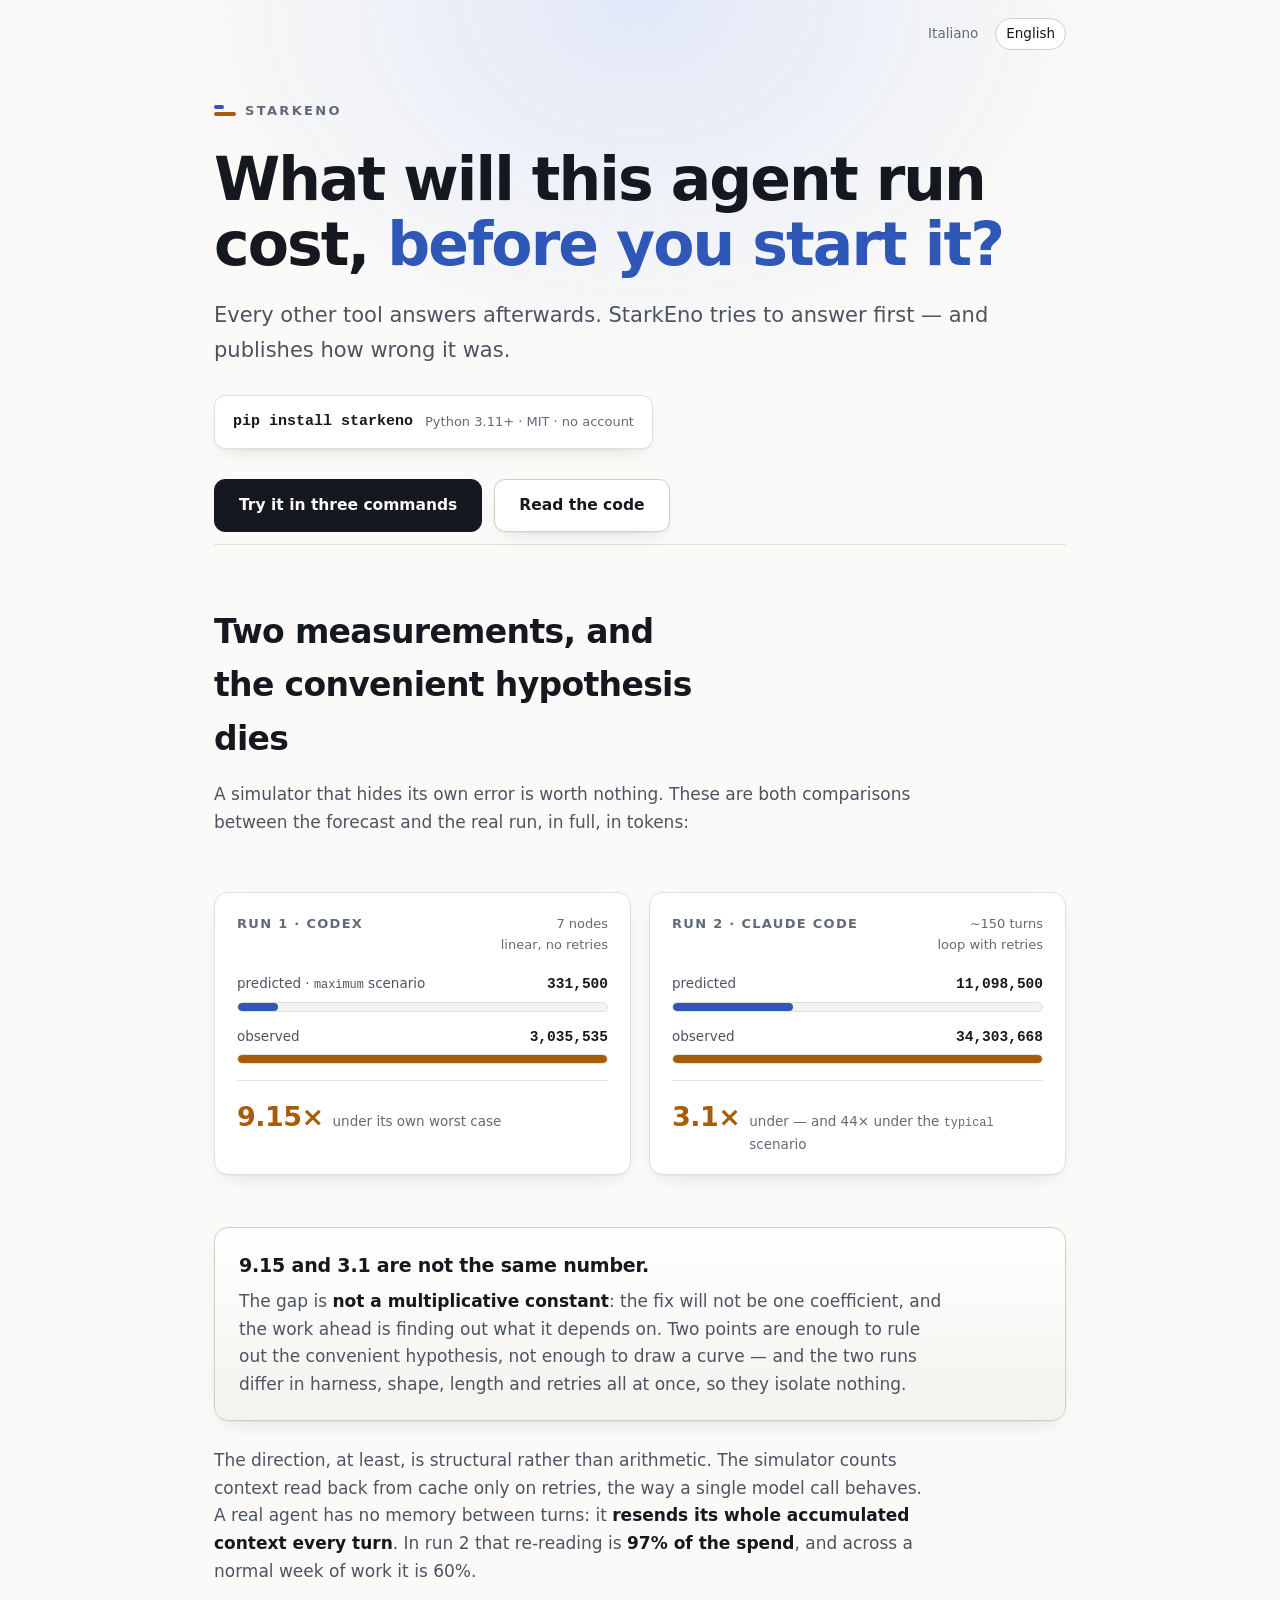
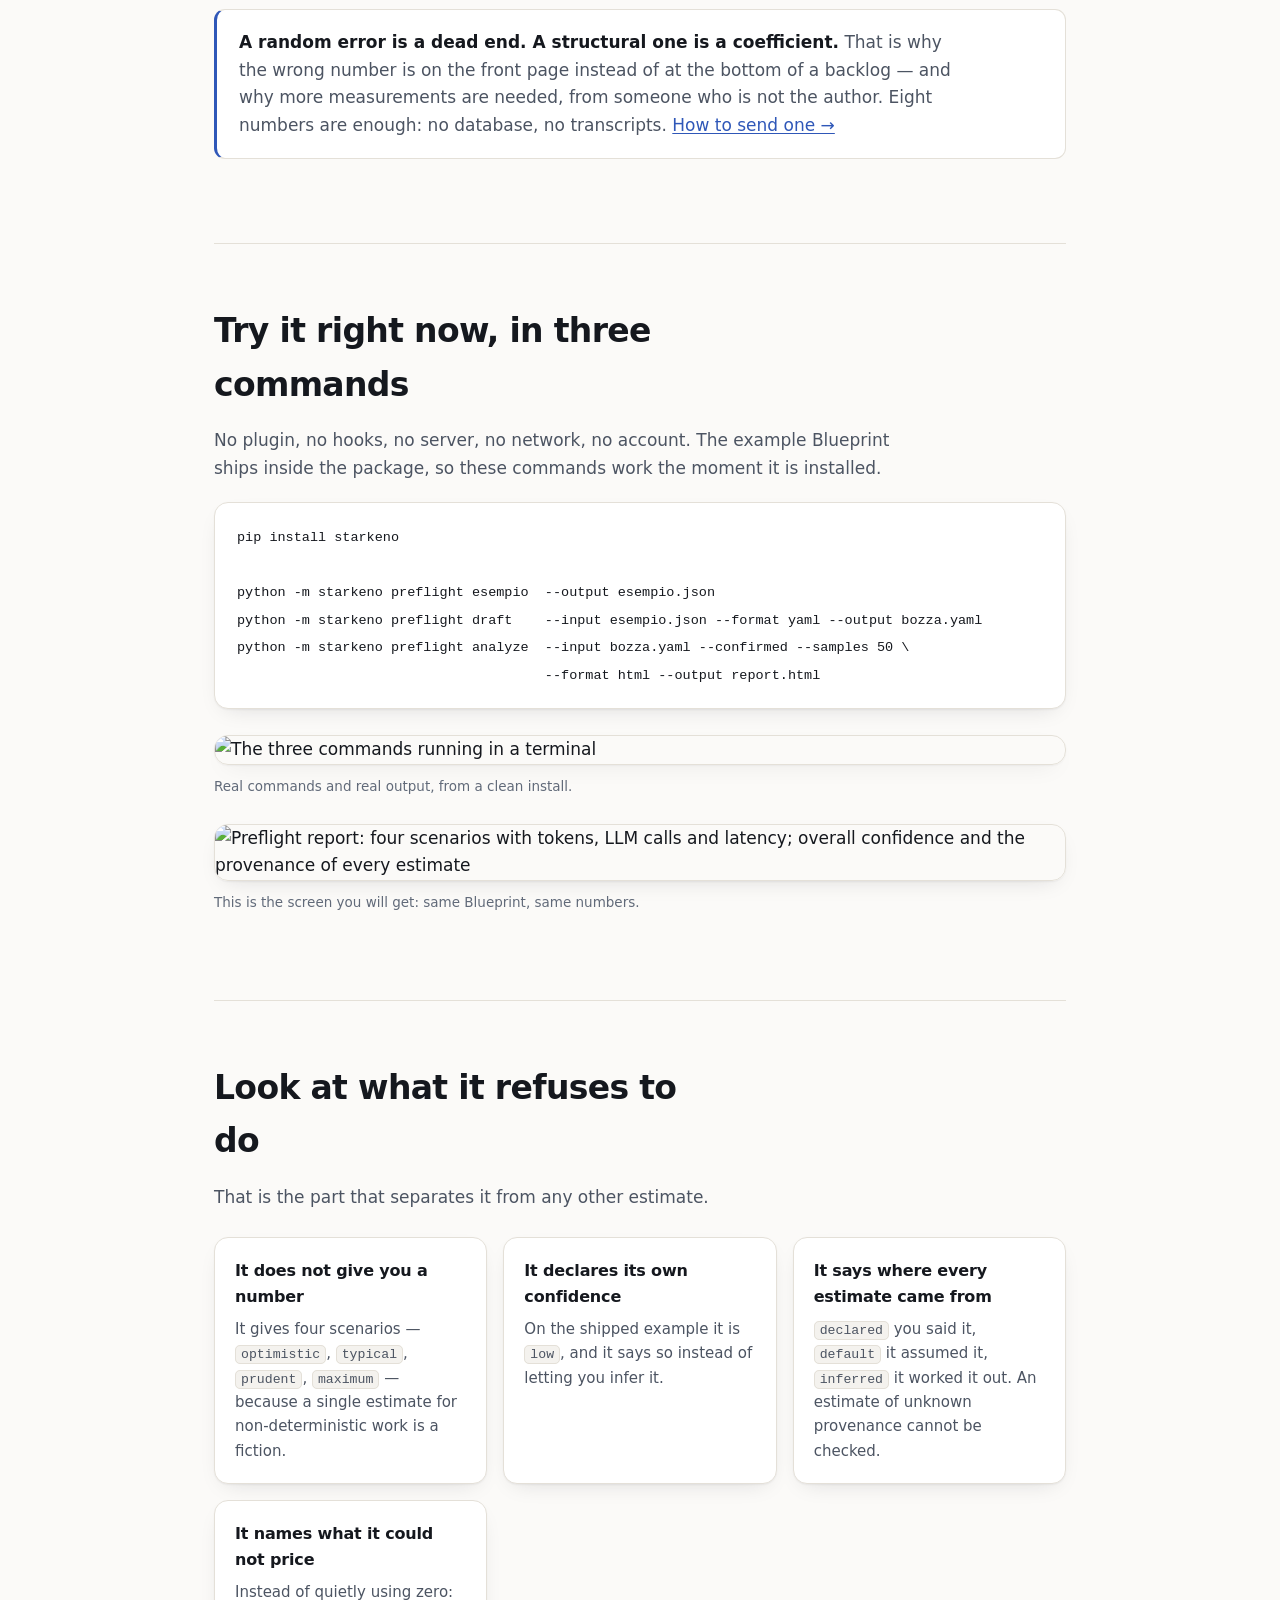
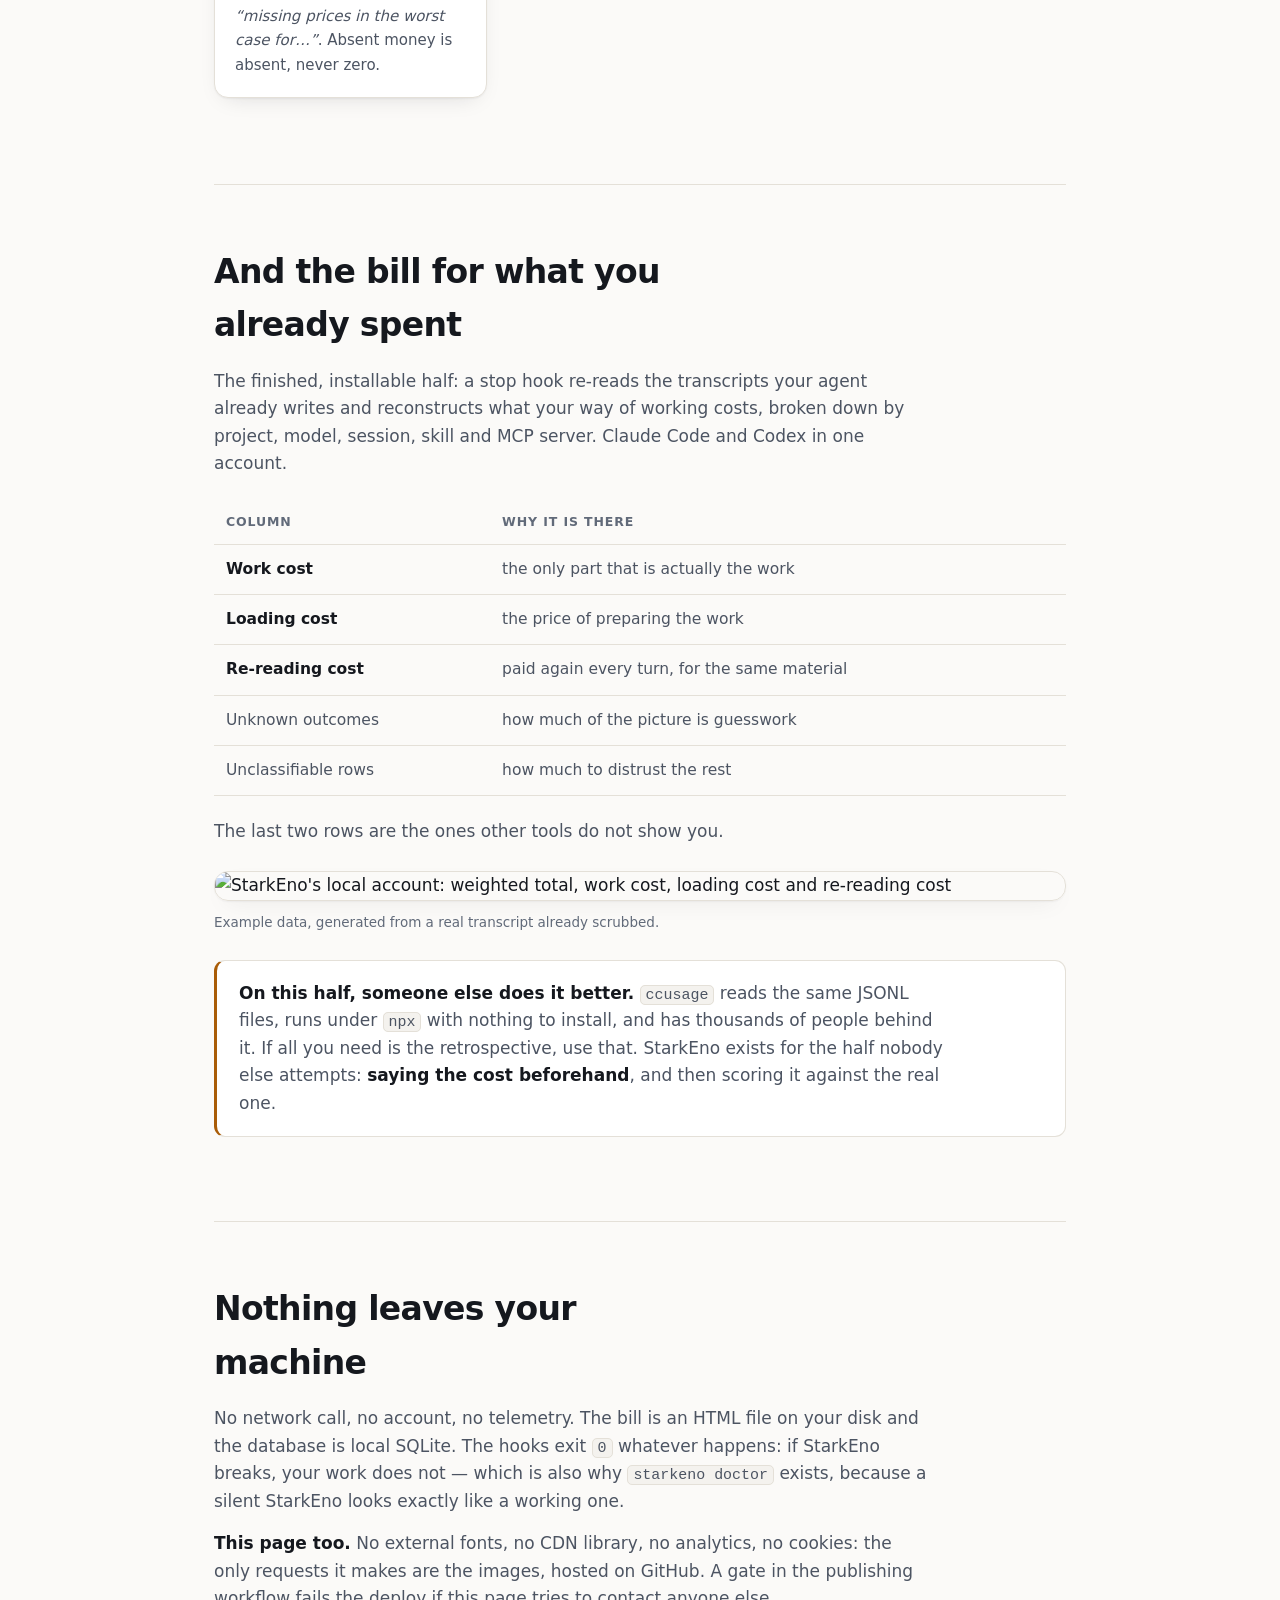
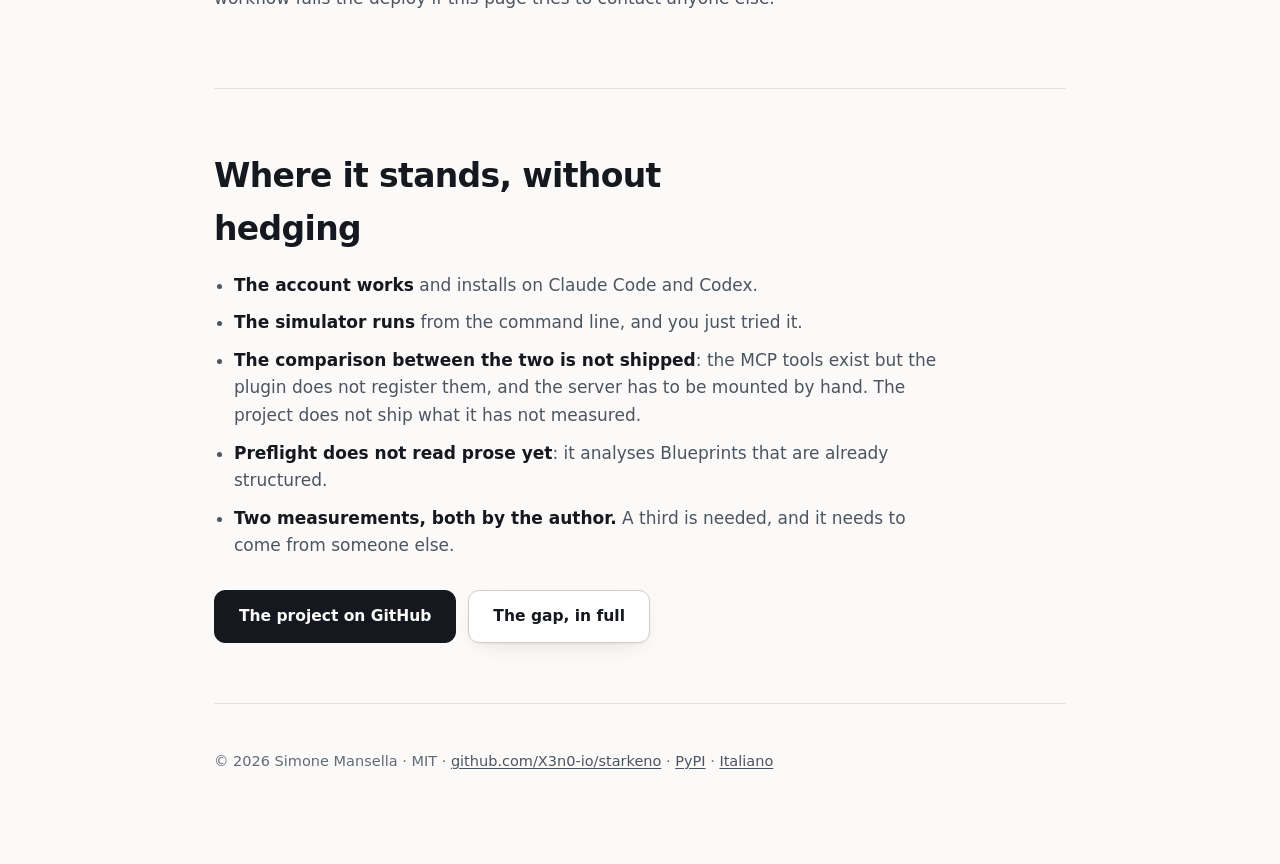
==== sito/en/index.html @ 1dd54142 "feat: il sito in due lingue, e il confronto disegnato invece che raccontato Chi apre un link da Hack" ====
<!doctype html>
<html lang="en">
<head>
<meta charset="utf-8">
<meta name="viewport" content="width=device-width, initial-scale=1">
<title>StarkEno — what will it cost, before you run it</title>
<meta name="description" content="Simulate what a Claude Code or Codex workflow will cost before you launch it, and keep a local account of what it actually cost. Two measurements, 9.15x and 3.1x off, published. Everything stays on your machine.">
<link rel="canonical" href="https://x3n0-io.github.io/starkeno/en/">
<link rel="alternate" hreflang="it" href="https://x3n0-io.github.io/starkeno/">
<link rel="alternate" hreflang="en" href="https://x3n0-io.github.io/starkeno/en/">
<link rel="icon" href="../favicon.svg" type="image/svg+xml">
<link rel="stylesheet" href="../stile.css">
<meta name="theme-color" content="#0d0f13" media="(prefers-color-scheme: dark)">
<meta name="theme-color" content="#fbfaf8" media="(prefers-color-scheme: light)">

<!-- Preview card for when the link is pasted into a community. The image lives on
     GitHub: no new host, and a visitor asks nothing of anyone else. -->
<meta property="og:type" content="website">
<meta property="og:locale" content="en_US">
<meta property="og:locale:alternate" content="it_IT">
<meta property="og:url" content="https://x3n0-io.github.io/starkeno/en/">
<meta property="og:site_name" content="StarkEno">
<meta property="og:title" content="StarkEno — what will it cost, before you run it">
<meta property="og:description" content="A cost simulator for coding agents that publishes how wrong it was: 9.15x under on the first measurement, 3.1x on the second. Fully local.">
<meta property="og:image" content="https://raw.githubusercontent.com/X3n0-io/starkeno/main/docs/immagini/anteprima-social.png">
<meta name="twitter:card" content="summary_large_image">
<meta name="twitter:title" content="StarkEno — what will it cost, before you run it">
<meta name="twitter:description" content="A cost simulator for coding agents that publishes how wrong it was: 9.15x under on the first measurement, 3.1x on the second. Fully local.">
<meta name="twitter:image" content="https://raw.githubusercontent.com/X3n0-io/starkeno/main/docs/immagini/anteprima-social.png">
</head>
<body>
<div class="guscio">

<nav class="lingua" aria-label="Language">
  <a href="../" hreflang="it">Italiano</a>
  <span class="attiva">English</span>
</nav>

<header>
  <div class="marchio">
    <span class="segno" aria-hidden="true"><i></i><i></i></span>
    StarkEno
  </div>
  <h1>What will this agent run cost, <em>before you start it?</em></h1>
  <p class="sottotitolo">
    Every other tool answers afterwards. StarkEno tries to answer first — and publishes
    how wrong it was.
  </p>
  <div class="installa">
    <code>pip install starkeno</code>
    <span class="fonte">Python 3.11+ · MIT · no account</span>
  </div>
  <div class="cta">
    <a class="bottone primario" href="#try">Try it in three commands</a>
    <a class="bottone secondario" href="https://github.com/X3n0-io/starkeno">Read the code</a>
  </div>
</header>

<section id="measurements">
  <h2>Two measurements, and the convenient hypothesis dies</h2>
  <p>
    A simulator that hides its own error is worth nothing. These are both comparisons
    between the forecast and the real run, in full, in tokens:
  </p>

  <div class="confronti">
    <figure class="confronto">
      <div class="capo">
        <span class="quale">Run 1 · Codex</span>
        <span class="forma">7 nodes<br>linear, no retries</span>
      </div>
      <div class="barra">
        <div class="riga"><span class="et">predicted · <code>maximum</code> scenario</span><span class="nu">331,500</span></div>
        <div class="traccia"><div class="riempi stima" style="width:10.9%"></div></div>
      </div>
      <div class="barra">
        <div class="riga"><span class="et">observed</span><span class="nu">3,035,535</span></div>
        <div class="traccia"><div class="riempi reale" style="width:100%"></div></div>
      </div>
      <figcaption class="esito"><b>9.15×</b> <span>under its own worst case</span></figcaption>
    </figure>

    <figure class="confronto">
      <div class="capo">
        <span class="quale">Run 2 · Claude Code</span>
        <span class="forma">~150 turns<br>loop with retries</span>
      </div>
      <div class="barra">
        <div class="riga"><span class="et">predicted</span><span class="nu">11,098,500</span></div>
        <div class="traccia"><div class="riempi stima" style="width:32.4%"></div></div>
      </div>
      <div class="barra">
        <div class="riga"><span class="et">observed</span><span class="nu">34,303,668</span></div>
        <div class="traccia"><div class="riempi reale" style="width:100%"></div></div>
      </div>
      <figcaption class="esito"><b>3.1×</b> <span>under — and 44× under the <code>typical</code> scenario</span></figcaption>
    </figure>
  </div>

  <div class="verdetto">
    <p class="titolo">9.15 and 3.1 are not the same number.</p>
    <p>
      The gap is <strong>not a multiplicative constant</strong>: the fix will not be one
      coefficient, and the work ahead is finding out what it depends on. Two points are
      enough to rule out the convenient hypothesis, not enough to draw a curve — and the
      two runs differ in harness, shape, length and retries all at once, so they isolate
      nothing.
    </p>
  </div>

  <p>
    The direction, at least, is structural rather than arithmetic. The simulator counts
    context read back from cache only on retries, the way a single model call behaves. A
    real agent has no memory between turns: it
    <strong>resends its whole accumulated context every turn</strong>. In run 2 that
    re-reading is <strong>97% of the spend</strong>, and across a normal week of work it
    is 60%.
  </p>

  <div class="nota">
    <p>
      <strong>A random error is a dead end. A structural one is a coefficient.</strong>
      That is why the wrong number is on the front page instead of at the bottom of a
      backlog — and why more measurements are needed, from someone who is not the author.
      Eight numbers are enough: no database, no transcripts.
      <a href="https://github.com/X3n0-io/starkeno/blob/main/docs/the-9x-gap.en.md">How to send one →</a>
    </p>
  </div>
</section>

<section id="try">
  <h2>Try it right now, in three commands</h2>
  <p>
    No plugin, no hooks, no server, no network, no account. The example Blueprint ships
    inside the package, so these commands work the moment it is installed.
  </p>
<pre><code>pip install starkeno

python -m starkeno preflight esempio  --output esempio.json
python -m starkeno preflight draft    --input esempio.json --format yaml --output bozza.yaml
python -m starkeno preflight analyze  --input bozza.yaml --confirmed --samples 50 \
                                      --format html --output report.html</code></pre>
  <figure>
    <img src="https://raw.githubusercontent.com/X3n0-io/starkeno/main/docs/immagini/simulatore.gif"
         alt="The three commands running in a terminal" loading="lazy" decoding="async">
    <figcaption>Real commands and real output, from a clean install.</figcaption>
  </figure>
  <figure>
    <img src="https://raw.githubusercontent.com/X3n0-io/starkeno/main/docs/immagini/simulazione.png"
         alt="Preflight report: four scenarios with tokens, LLM calls and latency; overall confidence and the provenance of every estimate"
         loading="lazy" decoding="async">
    <figcaption>This is the screen you will get: same Blueprint, same numbers.</figcaption>
  </figure>
</section>

<section id="refuses">
  <h2>Look at what it refuses to do</h2>
  <p>That is the part that separates it from any other estimate.</p>
  <div class="schede">
    <div class="scheda">
      <h3>It does not give you a number</h3>
      <p>It gives four scenarios — <code>optimistic</code>, <code>typical</code>,
         <code>prudent</code>, <code>maximum</code> — because a single estimate for
         non-deterministic work is a fiction.</p>
    </div>
    <div class="scheda">
      <h3>It declares its own confidence</h3>
      <p>On the shipped example it is <code>low</code>, and it says so instead of letting
         you infer it.</p>
    </div>
    <div class="scheda">
      <h3>It says where every estimate came from</h3>
      <p><code>declared</code> you said it, <code>default</code> it assumed it,
         <code>inferred</code> it worked it out. An estimate of unknown provenance cannot
         be checked.</p>
    </div>
    <div class="scheda">
      <h3>It names what it could not price</h3>
      <p>Instead of quietly using zero: <em>“missing prices in the worst case for…”</em>.
         Absent money is absent, never zero.</p>
    </div>
  </div>
</section>

<section id="account">
  <h2>And the bill for what you already spent</h2>
  <p>
    The finished, installable half: a stop hook re-reads the transcripts your agent
    already writes and reconstructs what your way of working costs, broken down by
    project, model, session, skill and MCP server. Claude Code and Codex in one account.
  </p>
  <table>
    <tr><th>Column</th><th>Why it is there</th></tr>
    <tr><td><strong>Work cost</strong></td><td>the only part that is actually the work</td></tr>
    <tr><td><strong>Loading cost</strong></td><td>the price of preparing the work</td></tr>
    <tr><td><strong>Re-reading cost</strong></td><td>paid again every turn, for the same material</td></tr>
    <tr><td>Unknown outcomes</td><td>how much of the picture is guesswork</td></tr>
    <tr><td>Unclassifiable rows</td><td>how much to distrust the rest</td></tr>
  </table>
  <p>The last two rows are the ones other tools do not show you.</p>
  <figure>
    <img src="https://raw.githubusercontent.com/X3n0-io/starkeno/main/docs/immagini/conto.png"
         alt="StarkEno's local account: weighted total, work cost, loading cost and re-reading cost"
         loading="lazy" decoding="async">
    <figcaption>Example data, generated from a real transcript already scrubbed.</figcaption>
  </figure>

  <div class="nota onesta">
    <p>
      <strong>On this half, someone else does it better.</strong> <code>ccusage</code>
      reads the same JSONL files, runs under <code>npx</code> with nothing to install, and
      has thousands of people behind it. If all you need is the retrospective, use that.
      StarkEno exists for the half nobody else attempts: <strong>saying the cost
      beforehand</strong>, and then scoring it against the real one.
    </p>
  </div>
</section>

<section id="local">
  <h2>Nothing leaves your machine</h2>
  <p>
    No network call, no account, no telemetry. The bill is an HTML file on your disk and
    the database is local SQLite. The hooks exit <code>0</code> whatever happens: if
    StarkEno breaks, your work does not — which is also why
    <code>starkeno doctor</code> exists, because a silent StarkEno looks exactly like a
    working one.
  </p>
  <p>
    <strong>This page too.</strong> No external fonts, no CDN library, no analytics, no
    cookies: the only requests it makes are the images, hosted on GitHub. A gate in the
    publishing workflow fails the deploy if this page tries to contact anyone else.
  </p>
</section>

<section id="status">
  <h2>Where it stands, without hedging</h2>
  <ul>
    <li><strong>The account works</strong> and installs on Claude Code and Codex.</li>
    <li><strong>The simulator runs</strong> from the command line, and you just tried it.</li>
    <li><strong>The comparison between the two is not shipped</strong>: the MCP tools
        exist but the plugin does not register them, and the server has to be mounted by
        hand. The project does not ship what it has not measured.</li>
    <li><strong>Preflight does not read prose yet</strong>: it analyses Blueprints that
        are already structured.</li>
    <li><strong>Two measurements, both by the author.</strong> A third is needed, and it
        needs to come from someone else.</li>
  </ul>
  <div class="cta">
    <a class="bottone primario" href="https://github.com/X3n0-io/starkeno">The project on GitHub</a>
    <a class="bottone secondario" href="https://github.com/X3n0-io/starkeno/blob/main/docs/the-9x-gap.en.md">The gap, in full</a>
  </div>
</section>

<footer>
  <p>
    © 2026 Simone Mansella · MIT ·
    <a href="https://github.com/X3n0-io/starkeno">github.com/X3n0-io/starkeno</a> ·
    <a href="https://pypi.org/project/starkeno/">PyPI</a> ·
    <a href="../" hreflang="it">Italiano</a>
  </p>
</footer>

</div>
</body>
</html>
---- sito/stile.css ----
/* StarkEno — foglio di stile unico per le due lingue.
 *
 * Nessuna richiesta a terzi: font di sistema, zero CDN, zero analytics, zero webfont.
 * Un sito che traccia chi lo legge smentirebbe la promessa che il progetto fa a chi lo
 * installa, e il cancello in `.github/workflows/pages.yml` fa fallire il deploy se
 * questa regola viene violata — anche da un `url()` dentro questo file.
 *
 * Due colori portano tutto il significato e non vanno usati per decorare:
 *   --stima  (freddo)  = quello che StarkEno aveva previsto
 *   --reale  (caldo)   = quello che è costato davvero
 */

:root {
  --fondo:      #fbfaf8;
  --fondo-alt:  #f4f2ee;
  --carta:      #ffffff;
  --bordo:      #e4e0d8;
  --bordo-net:  #d3cec3;
  --testo:      #15181e;
  --tenue:      #4c5462;
  --debole:     #616a79;   /* 5,3:1 sul fondo chiaro: sotto questo le didascalie non passano AA */
  --stima:      #2f57b8;
  --stima-tenue:#dbe3f7;
  --reale:      #a95c07;
  --reale-tenue:#f7e6cf;
  --accento:    #2f57b8;
  --ombra:      0 1px 2px rgba(20,24,32,.05), 0 8px 24px -12px rgba(20,24,32,.18);
  --raggio:     14px;
}

@media (prefers-color-scheme: dark) {
  :root {
    --fondo:      #0d0f13;
    --fondo-alt:  #12151b;
    --carta:      #14171d;
    --bordo:      #232833;
    --bordo-net:  #333a48;
    --testo:      #f2f4f8;
    --tenue:      #b3bccb;
    --debole:     #838e9f;
    --stima:      #86a9f9;
    --stima-tenue:#1b2436;
    --reale:      #f0a95f;
    --reale-tenue:#2a2115;
    --accento:    #9dbaff;
    --ombra:      0 1px 2px rgba(0,0,0,.3), 0 10px 30px -14px rgba(0,0,0,.7);
  }
}

*, *::before, *::after { margin: 0; padding: 0; box-sizing: border-box; }

html { scroll-behavior: smooth; -webkit-text-size-adjust: 100%; }

body {
  background: var(--fondo);
  color: var(--testo);
  line-height: 1.62;
  font-family: system-ui, -apple-system, BlinkMacSystemFont, "Segoe UI", Roboto,
               Helvetica, Arial, sans-serif;
  font-size: 17px;
  -webkit-font-smoothing: antialiased;
  text-rendering: optimizeLegibility;
}

.guscio { max-width: 900px; margin: 0 auto; padding: 0 24px; }

a { color: var(--accento); text-decoration-thickness: 1px; text-underline-offset: 2px; }
a:hover { text-decoration-thickness: 2px; }

/* ---------- barra di lingua ---------- */

.lingua {
  display: flex; justify-content: flex-end; gap: 6px;
  padding: 18px 0 0; font-size: 13.5px;
}
.lingua a, .lingua span {
  padding: 4px 10px; border-radius: 999px; text-decoration: none;
  color: var(--debole); border: 1px solid transparent;
}
.lingua .attiva { color: var(--testo); border-color: var(--bordo-net); background: var(--carta); }

/* ---------- testata ---------- */

header { padding: 40px 0 12px; position: relative; }

/* Il bagliore in cima. `fixed` invece di `absolute` di proposito: un elemento fisso non
   allarga il documento, quindi non puo' far comparire una barra di scorrimento
   orizzontale su schermi stretti — che e' esattamente quello che faceva prima. */
body::before {
  content: ""; position: fixed; top: 0; left: 0; right: 0; height: 520px;
  background: radial-gradient(52% 100% at 50% 0%, var(--stima-tenue) 0%, transparent 70%);
  opacity: .8; z-index: -1; pointer-events: none;
}

.marchio {
  display: inline-flex; align-items: center; gap: 9px;
  color: var(--debole); font-size: 13px; letter-spacing: .18em;
  text-transform: uppercase; font-weight: 600; margin-bottom: 26px;
}
.marchio .segno { display: inline-flex; flex-direction: column; gap: 3px; }
.marchio .segno i { display: block; height: 4px; border-radius: 2px; }
.marchio .segno i:first-child { width: 10px; background: var(--stima); }
.marchio .segno i:last-child  { width: 22px; background: var(--reale); }

h1 {
  font-size: clamp(34px, 6vw, 60px); line-height: 1.08;
  letter-spacing: -.032em; font-weight: 700; max-width: 19ch;
}
h1 em { font-style: normal; color: var(--stima); }

.sottotitolo {
  margin-top: 22px; font-size: clamp(18px, 2.3vw, 21px);
  color: var(--tenue); max-width: 58ch;
}

/* ---------- sezioni e testo ---------- */

h2 {
  font-size: clamp(24px, 3.4vw, 33px); letter-spacing: -.02em;
  margin-bottom: 16px; font-weight: 700; max-width: 22ch;
}

section { padding: 60px 0; border-top: 1px solid var(--bordo); }

p { color: var(--tenue); max-width: 66ch; margin-bottom: 15px; }
p strong { color: var(--testo); font-weight: 650; }

ul { color: var(--tenue); margin: 0 0 15px 20px; max-width: 66ch; }
li { margin-bottom: 10px; }
li strong { color: var(--testo); }

code {
  font-family: ui-monospace, SFMono-Regular, "SF Mono", Menlo, Consolas, monospace;
  font-size: .88em;
}
p code, li code, td code {
  background: var(--fondo-alt); border: 1px solid var(--bordo);
  border-radius: 5px; padding: 1px 5px;
}

pre {
  background: var(--carta); border: 1px solid var(--bordo);
  border-radius: var(--raggio); padding: 20px 22px; overflow-x: auto;
  margin: 20px 0; box-shadow: var(--ombra);
}
pre code { color: var(--testo); line-height: 1.8; font-size: 13.5px; }
pre .cm { color: var(--debole); }

/* ---------- richiami e bottoni ---------- */

.cta { display: flex; gap: 12px; flex-wrap: wrap; margin-top: 30px; }

.bottone {
  display: inline-block; padding: 13px 24px; border-radius: 11px;
  text-decoration: none; font-weight: 620; font-size: 15.5px;
  border: 1px solid var(--bordo-net); transition: transform .12s ease;
}
.bottone:hover { transform: translateY(-1px); text-decoration: none; }
.primario { background: var(--testo); color: var(--fondo); border-color: var(--testo); }
.secondario { background: var(--carta); color: var(--testo); box-shadow: var(--ombra); }

.installa {
  display: flex; align-items: center; gap: 12px; flex-wrap: wrap;
  margin-top: 28px; padding: 14px 18px; width: fit-content;
  background: var(--carta); border: 1px solid var(--bordo);
  border-radius: 11px; box-shadow: var(--ombra);
}
.installa code { font-size: 15px; color: var(--testo); font-weight: 600; }
.installa .fonte { color: var(--debole); font-size: 13px; }

/* ---------- il confronto: previsto contro osservato ---------- */

.confronti {
  display: grid; grid-template-columns: repeat(auto-fit, minmax(290px, 1fr));
  gap: 18px; margin: 30px 0 26px;
}

.confronto {
  background: var(--carta); border: 1px solid var(--bordo);
  border-radius: var(--raggio); padding: 20px 22px 18px; box-shadow: var(--ombra);
}
.confronto .capo {
  display: flex; justify-content: space-between; align-items: baseline;
  gap: 10px; margin-bottom: 18px;
}
.confronto .quale { font-size: 13px; letter-spacing: .1em; text-transform: uppercase;
                    color: var(--debole); font-weight: 650; }
.confronto .forma { font-size: 13px; color: var(--debole); text-align: right; }

.barra { display: grid; grid-template-columns: 1fr; gap: 5px; margin-bottom: 14px; }
.barra .riga { display: flex; justify-content: space-between; align-items: baseline; gap: 10px; }
.barra .et { font-size: 13.5px; color: var(--tenue); }
.barra .nu {
  font-family: ui-monospace, SFMono-Regular, Menlo, Consolas, monospace;
  font-size: 14.5px; font-weight: 650; font-variant-numeric: tabular-nums;
  color: var(--testo);
}
.traccia { height: 10px; border-radius: 6px; background: var(--fondo-alt);
           border: 1px solid var(--bordo); overflow: hidden; }
.riempi { height: 100%; border-radius: 5px; transform-origin: left center;
          animation: cresci .9s cubic-bezier(.2,.8,.3,1) both; }
.riempi.stima { background: var(--stima); }
.riempi.reale { background: var(--reale); animation-delay: .12s; }

@keyframes cresci { from { transform: scaleX(0); } to { transform: scaleX(1); } }
@media (prefers-reduced-motion: reduce) {
  .riempi { animation: none; }
  .bottone { transition: none; }
  html { scroll-behavior: auto; }
}

.confronto .esito {
  margin-top: 16px; padding-top: 14px; border-top: 1px solid var(--bordo);
  display: flex; align-items: baseline; gap: 9px;
}
.confronto .esito b {
  font-size: 27px; font-weight: 700; color: var(--reale);
  font-variant-numeric: tabular-nums; letter-spacing: -.02em;
}
.confronto .esito span { font-size: 13.5px; color: var(--debole); }

.verdetto {
  background: linear-gradient(180deg, var(--carta), var(--fondo-alt));
  border: 1px solid var(--bordo-net); border-radius: var(--raggio);
  padding: 22px 24px; margin: 26px 0; box-shadow: var(--ombra);
}
.verdetto p:last-child { margin-bottom: 0; }
.verdetto .titolo {
  font-size: 19px; font-weight: 700; color: var(--testo);
  margin-bottom: 8px; letter-spacing: -.01em;
}

/* ---------- schede, tabelle, immagini ---------- */

.schede { display: grid; grid-template-columns: repeat(auto-fit, minmax(240px, 1fr));
          gap: 16px; margin: 26px 0; }
.scheda { background: var(--carta); border: 1px solid var(--bordo);
          border-radius: var(--raggio); padding: 20px; box-shadow: var(--ombra); }
.scheda h3 { font-size: 16px; font-weight: 680; margin-bottom: 7px; letter-spacing: -.01em; }
.scheda p { font-size: 15px; margin-bottom: 0; }

table { width: 100%; border-collapse: collapse; margin: 22px 0; font-size: 15.5px; }
th, td { text-align: left; padding: 12px 12px; border-bottom: 1px solid var(--bordo); }
th { color: var(--debole); font-weight: 650; font-size: 12.5px;
     text-transform: uppercase; letter-spacing: .07em; }
td { color: var(--tenue); }
td strong { color: var(--testo); }

figure { margin: 26px 0; }
img { width: 100%; border-radius: var(--raggio); border: 1px solid var(--bordo);
      display: block; box-shadow: var(--ombra); }
figcaption { color: var(--debole); font-size: 13.5px; margin-top: 11px; }

.nota {
  background: var(--carta); border: 1px solid var(--bordo);
  border-left: 3px solid var(--stima); border-radius: 11px;
  padding: 19px 22px; margin: 24px 0;
}
.nota p:last-child { margin-bottom: 0; }

.onesta { border-left-color: var(--reale); }

footer {
  padding: 46px 0 76px; border-top: 1px solid var(--bordo);
  color: var(--debole); font-size: 14.5px;
}
footer a { color: var(--tenue); }
footer p { color: var(--debole); }

@media (max-width: 560px) {
  body { font-size: 16.5px; }
  header { padding-top: 26px; }
  section { padding: 46px 0; }
  .installa { width: 100%; }
}
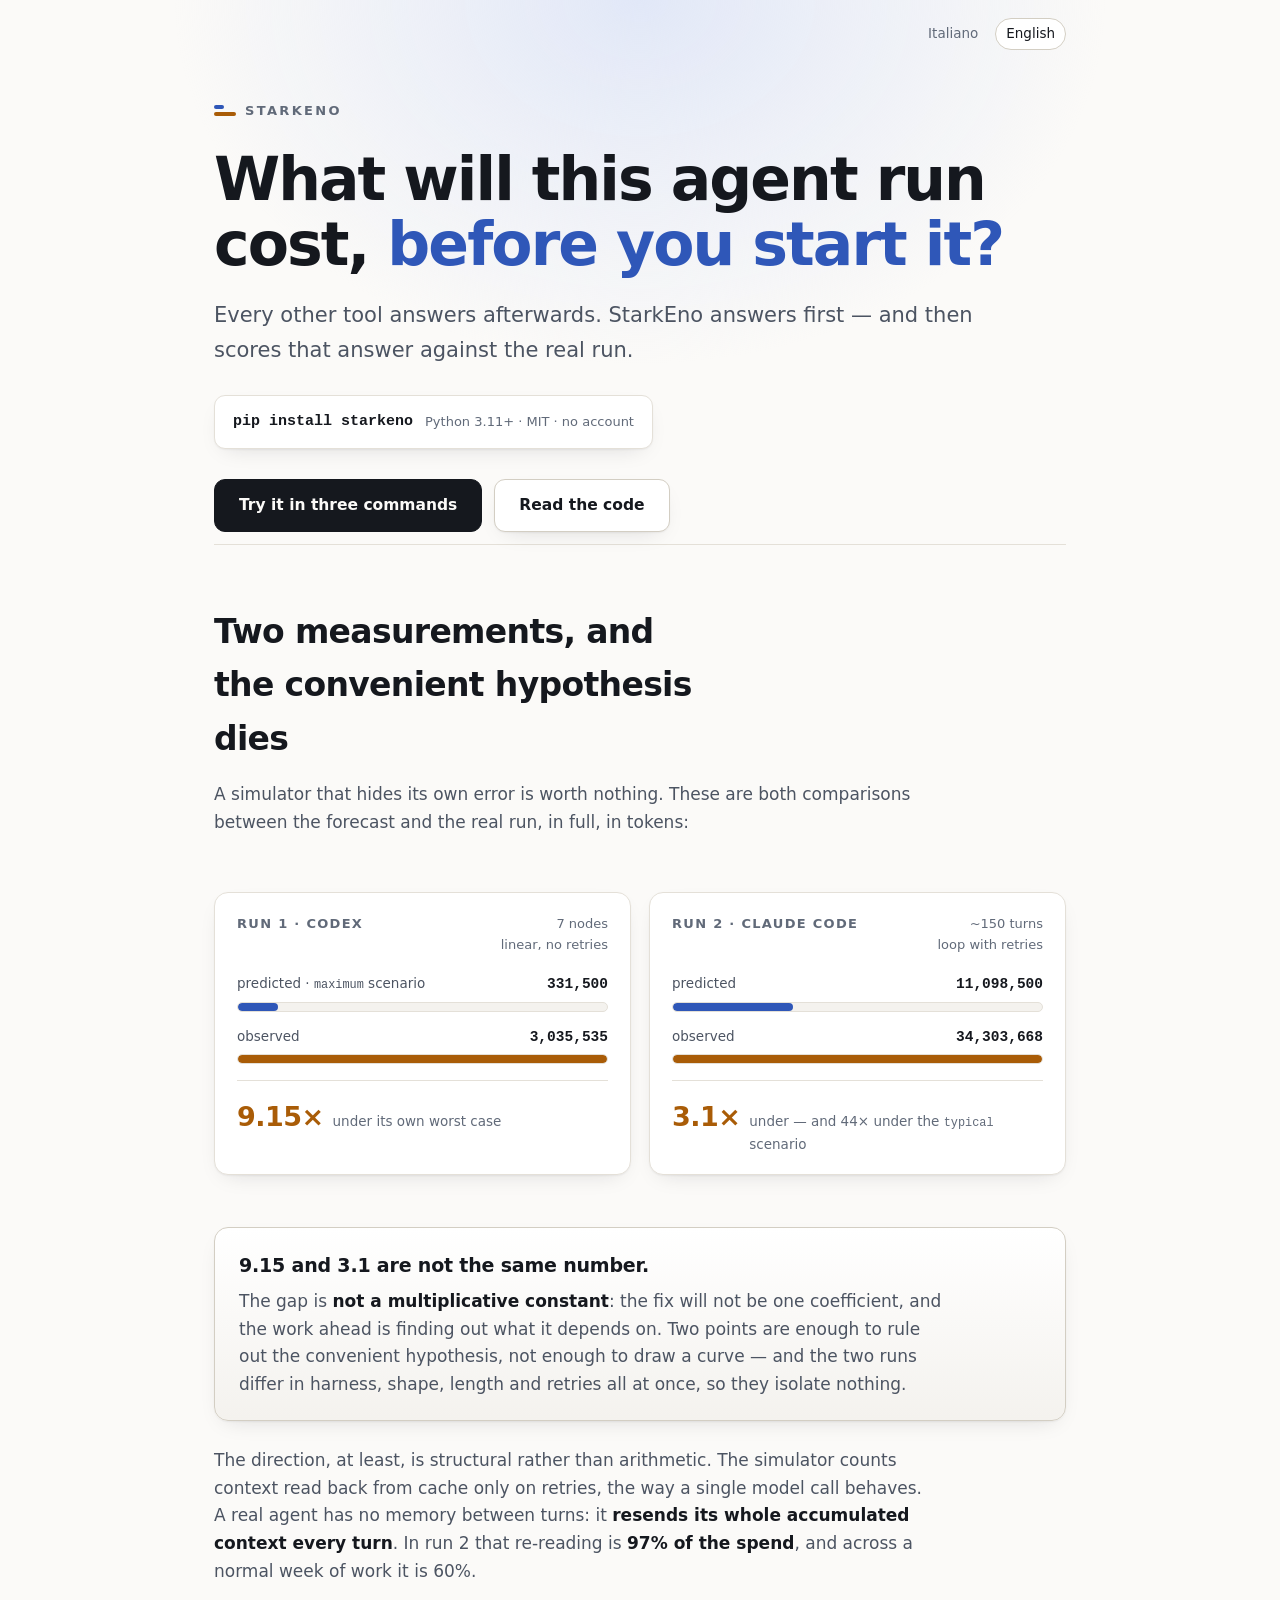
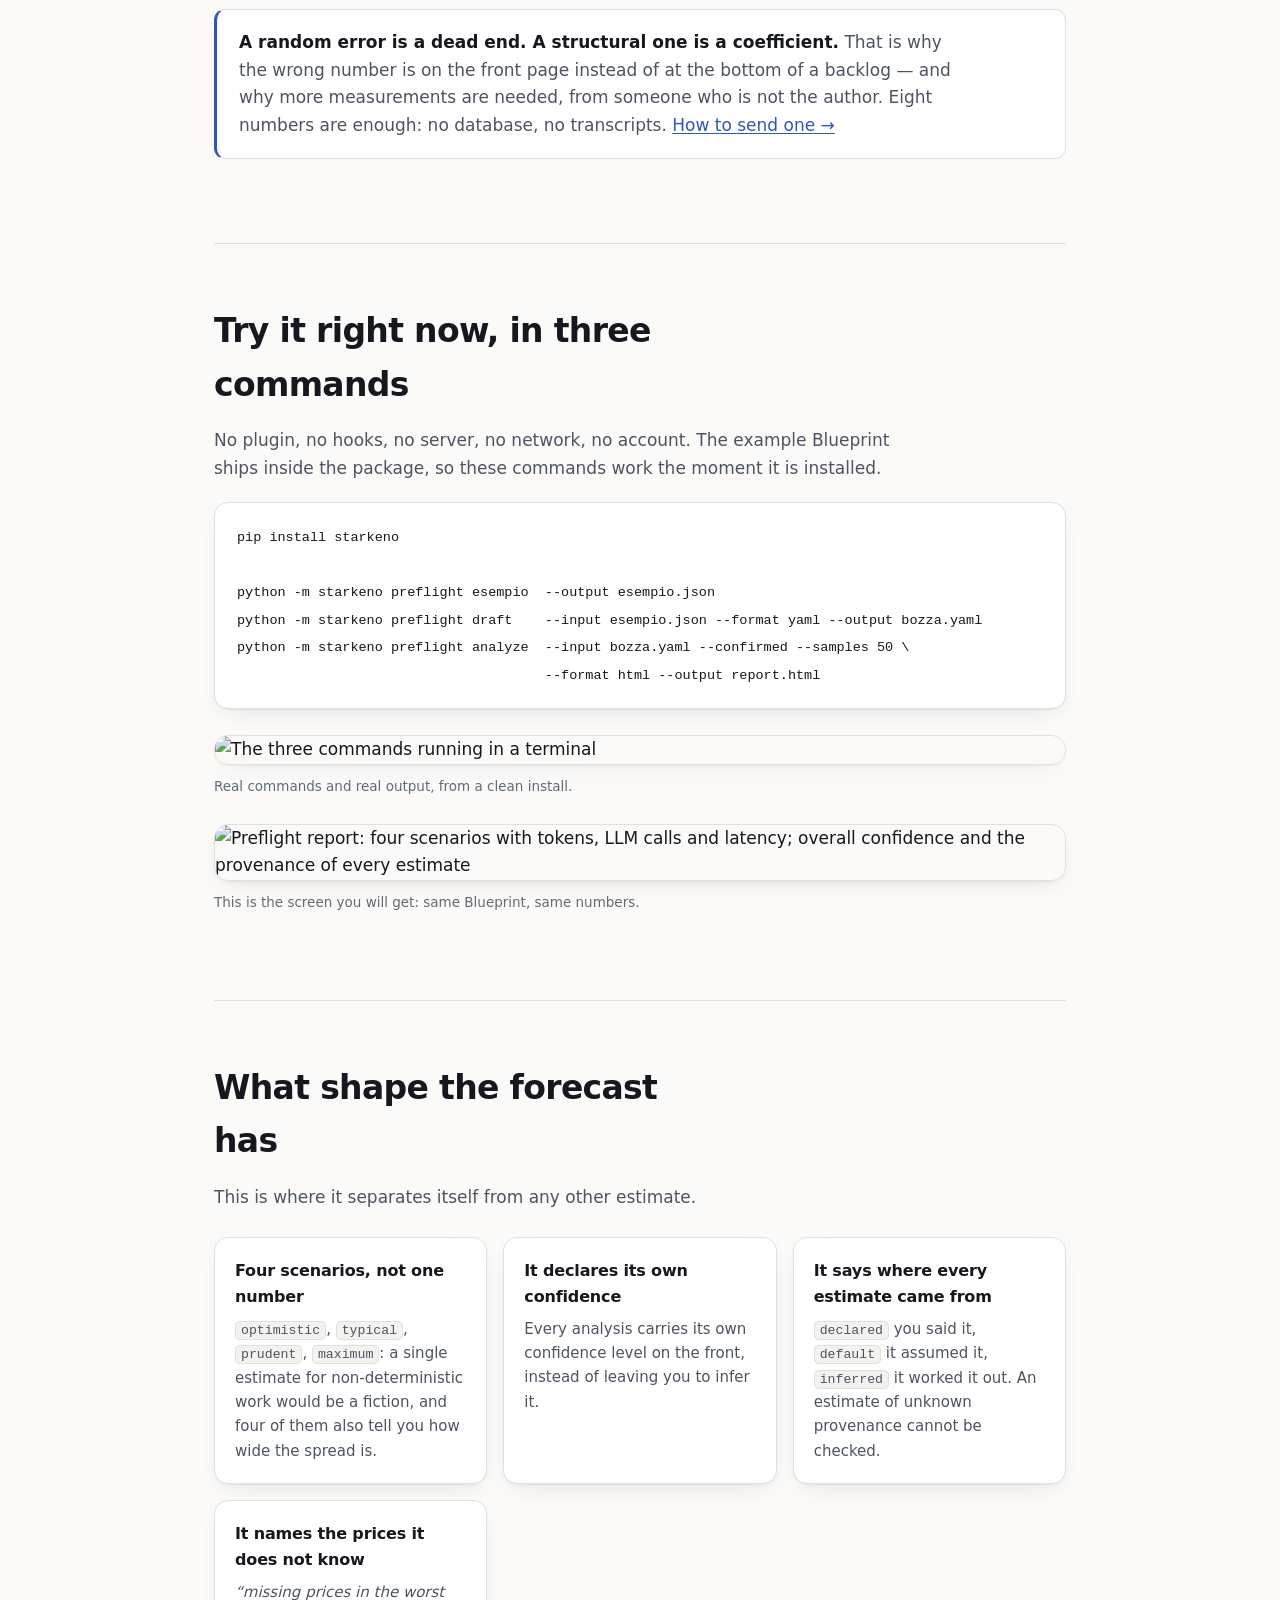
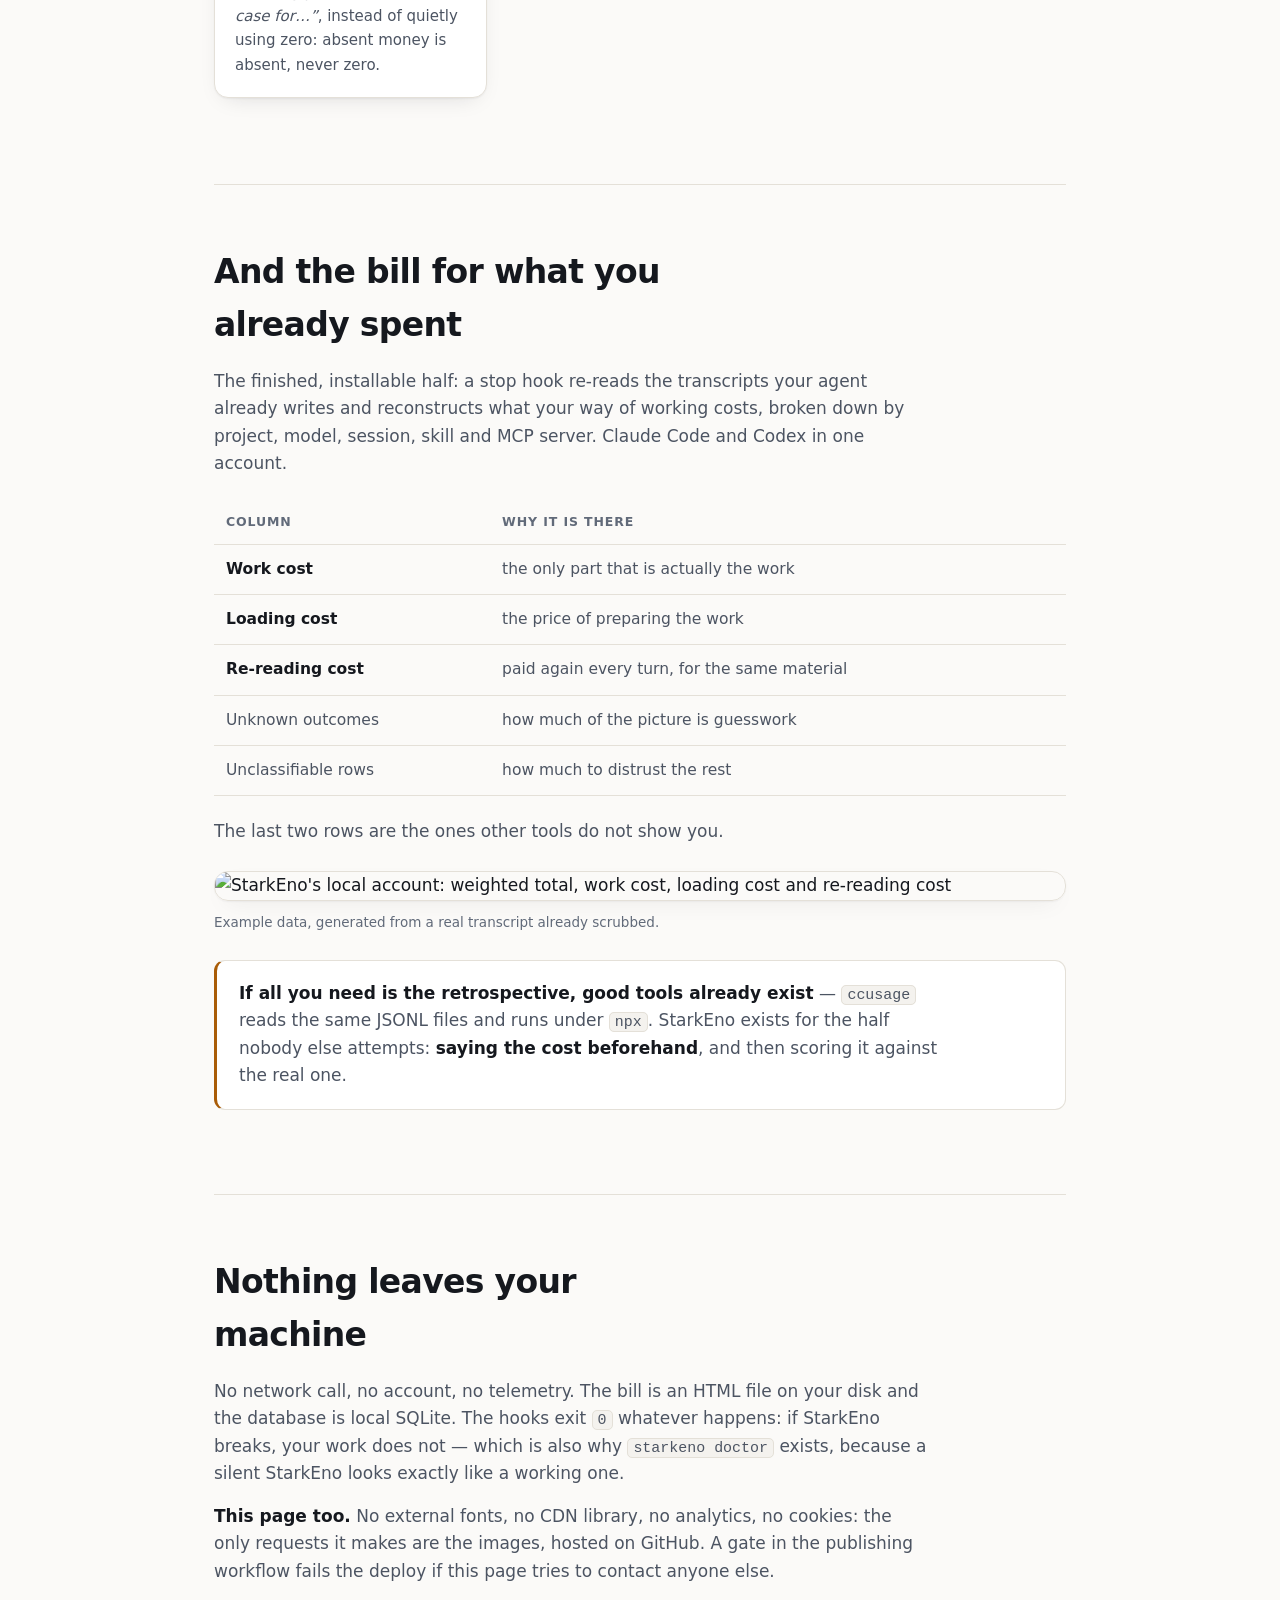
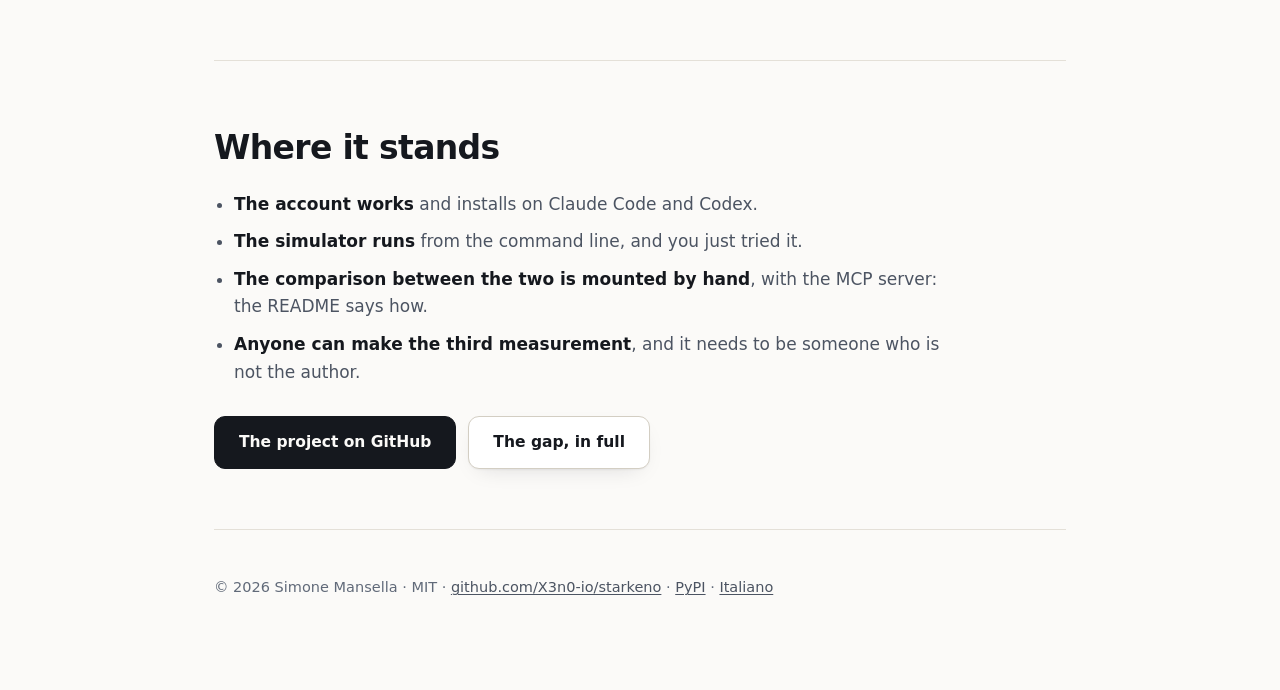
==== commit f28b5883: "docs: il sito dice cosa fa, non cosa rifiuta di fare — e i README sanno di due misure Tre cose, e la" ====
--- a/sito/en/index.html
+++ b/sito/en/index.html
@@ -4,7 +4,7 @@
 <meta charset="utf-8">
 <meta name="viewport" content="width=device-width, initial-scale=1">
 <title>StarkEno — what will it cost, before you run it</title>
-<meta name="description" content="Simulate what a Claude Code or Codex workflow will cost before you launch it, and keep a local account of what it actually cost. Two measurements, 9.15x and 3.1x off, published. Everything stays on your machine.">
+<meta name="description" content="Simulate what a Claude Code or Codex workflow will cost before you launch it, and keep a local account of what it actually cost. Four scenarios, declared confidence, provenance on every estimate. Everything stays on your machine.">
 <link rel="canonical" href="https://x3n0-io.github.io/starkeno/en/">
 <link rel="alternate" hreflang="it" href="https://x3n0-io.github.io/starkeno/">
 <link rel="alternate" hreflang="en" href="https://x3n0-io.github.io/starkeno/en/">
@@ -21,11 +21,11 @@
 <meta property="og:url" content="https://x3n0-io.github.io/starkeno/en/">
 <meta property="og:site_name" content="StarkEno">
 <meta property="og:title" content="StarkEno — what will it cost, before you run it">
-<meta property="og:description" content="A cost simulator for coding agents that publishes how wrong it was: 9.15x under on the first measurement, 3.1x on the second. Fully local.">
+<meta property="og:description" content="Says what a coding-agent workflow will cost before you run it, then scores that forecast against the real run. Fully local: no network, no account.">
 <meta property="og:image" content="https://raw.githubusercontent.com/X3n0-io/starkeno/main/docs/immagini/anteprima-social.png">
 <meta name="twitter:card" content="summary_large_image">
 <meta name="twitter:title" content="StarkEno — what will it cost, before you run it">
-<meta name="twitter:description" content="A cost simulator for coding agents that publishes how wrong it was: 9.15x under on the first measurement, 3.1x on the second. Fully local.">
+<meta name="twitter:description" content="Says what a coding-agent workflow will cost before you run it, then scores that forecast against the real run. Fully local: no network, no account.">
 <meta name="twitter:image" content="https://raw.githubusercontent.com/X3n0-io/starkeno/main/docs/immagini/anteprima-social.png">
 </head>
 <body>
@@ -43,8 +43,8 @@
   </div>
   <h1>What will this agent run cost, <em>before you start it?</em></h1>
   <p class="sottotitolo">
-    Every other tool answers afterwards. StarkEno tries to answer first — and publishes
-    how wrong it was.
+    Every other tool answers afterwards. StarkEno answers first — and then scores that
+    answer against the real run.
   </p>
   <div class="installa">
     <code>pip install starkeno</code>
@@ -154,19 +154,19 @@
 </section>
 
 <section id="refuses">
-  <h2>Look at what it refuses to do</h2>
-  <p>That is the part that separates it from any other estimate.</p>
+  <h2>What shape the forecast has</h2>
+  <p>This is where it separates itself from any other estimate.</p>
   <div class="schede">
     <div class="scheda">
-      <h3>It does not give you a number</h3>
-      <p>It gives four scenarios — <code>optimistic</code>, <code>typical</code>,
-         <code>prudent</code>, <code>maximum</code> — because a single estimate for
-         non-deterministic work is a fiction.</p>
+      <h3>Four scenarios, not one number</h3>
+      <p><code>optimistic</code>, <code>typical</code>, <code>prudent</code>,
+         <code>maximum</code>: a single estimate for non-deterministic work would be a
+         fiction, and four of them also tell you how wide the spread is.</p>
     </div>
     <div class="scheda">
       <h3>It declares its own confidence</h3>
-      <p>On the shipped example it is <code>low</code>, and it says so instead of letting
-         you infer it.</p>
+      <p>Every analysis carries its own confidence level on the front, instead of leaving
+         you to infer it.</p>
     </div>
     <div class="scheda">
       <h3>It says where every estimate came from</h3>
@@ -175,9 +175,9 @@
          be checked.</p>
     </div>
     <div class="scheda">
-      <h3>It names what it could not price</h3>
-      <p>Instead of quietly using zero: <em>“missing prices in the worst case for…”</em>.
-         Absent money is absent, never zero.</p>
+      <h3>It names the prices it does not know</h3>
+      <p><em>“missing prices in the worst case for…”</em>, instead of quietly using zero:
+         absent money is absent, never zero.</p>
     </div>
   </div>
 </section>
@@ -207,9 +207,8 @@
 
   <div class="nota onesta">
     <p>
-      <strong>On this half, someone else does it better.</strong> <code>ccusage</code>
-      reads the same JSONL files, runs under <code>npx</code> with nothing to install, and
-      has thousands of people behind it. If all you need is the retrospective, use that.
+      <strong>If all you need is the retrospective, good tools already exist</strong> —
+      <code>ccusage</code> reads the same JSONL files and runs under <code>npx</code>.
       StarkEno exists for the half nobody else attempts: <strong>saying the cost
       beforehand</strong>, and then scoring it against the real one.
     </p>
@@ -233,17 +232,14 @@
 </section>
 
 <section id="status">
-  <h2>Where it stands, without hedging</h2>
+  <h2>Where it stands</h2>
   <ul>
     <li><strong>The account works</strong> and installs on Claude Code and Codex.</li>
     <li><strong>The simulator runs</strong> from the command line, and you just tried it.</li>
-    <li><strong>The comparison between the two is not shipped</strong>: the MCP tools
-        exist but the plugin does not register them, and the server has to be mounted by
-        hand. The project does not ship what it has not measured.</li>
-    <li><strong>Preflight does not read prose yet</strong>: it analyses Blueprints that
-        are already structured.</li>
-    <li><strong>Two measurements, both by the author.</strong> A third is needed, and it
-        needs to come from someone else.</li>
+    <li><strong>The comparison between the two is mounted by hand</strong>, with the MCP
+        server: the README says how.</li>
+    <li><strong>Anyone can make the third measurement</strong>, and it needs to be someone
+        who is not the author.</li>
   </ul>
   <div class="cta">
     <a class="bottone primario" href="https://github.com/X3n0-io/starkeno">The project on GitHub</a>
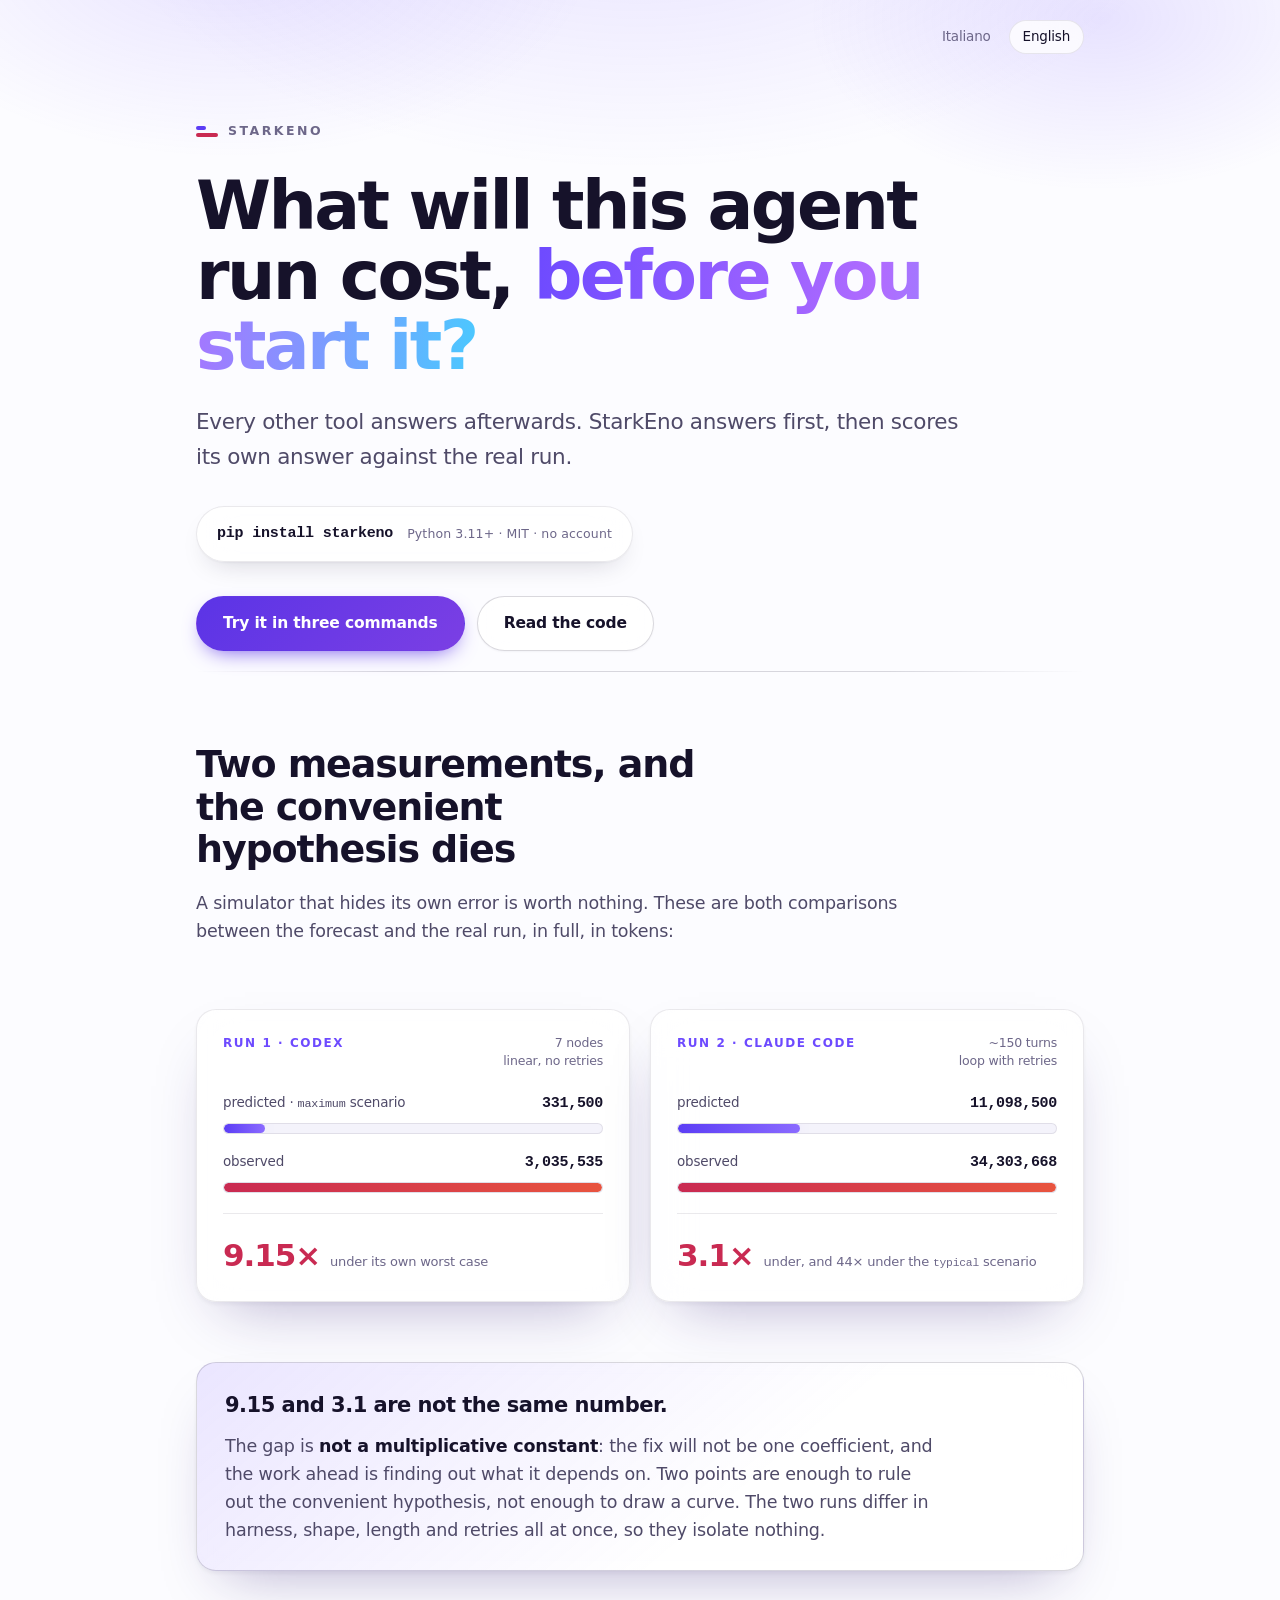
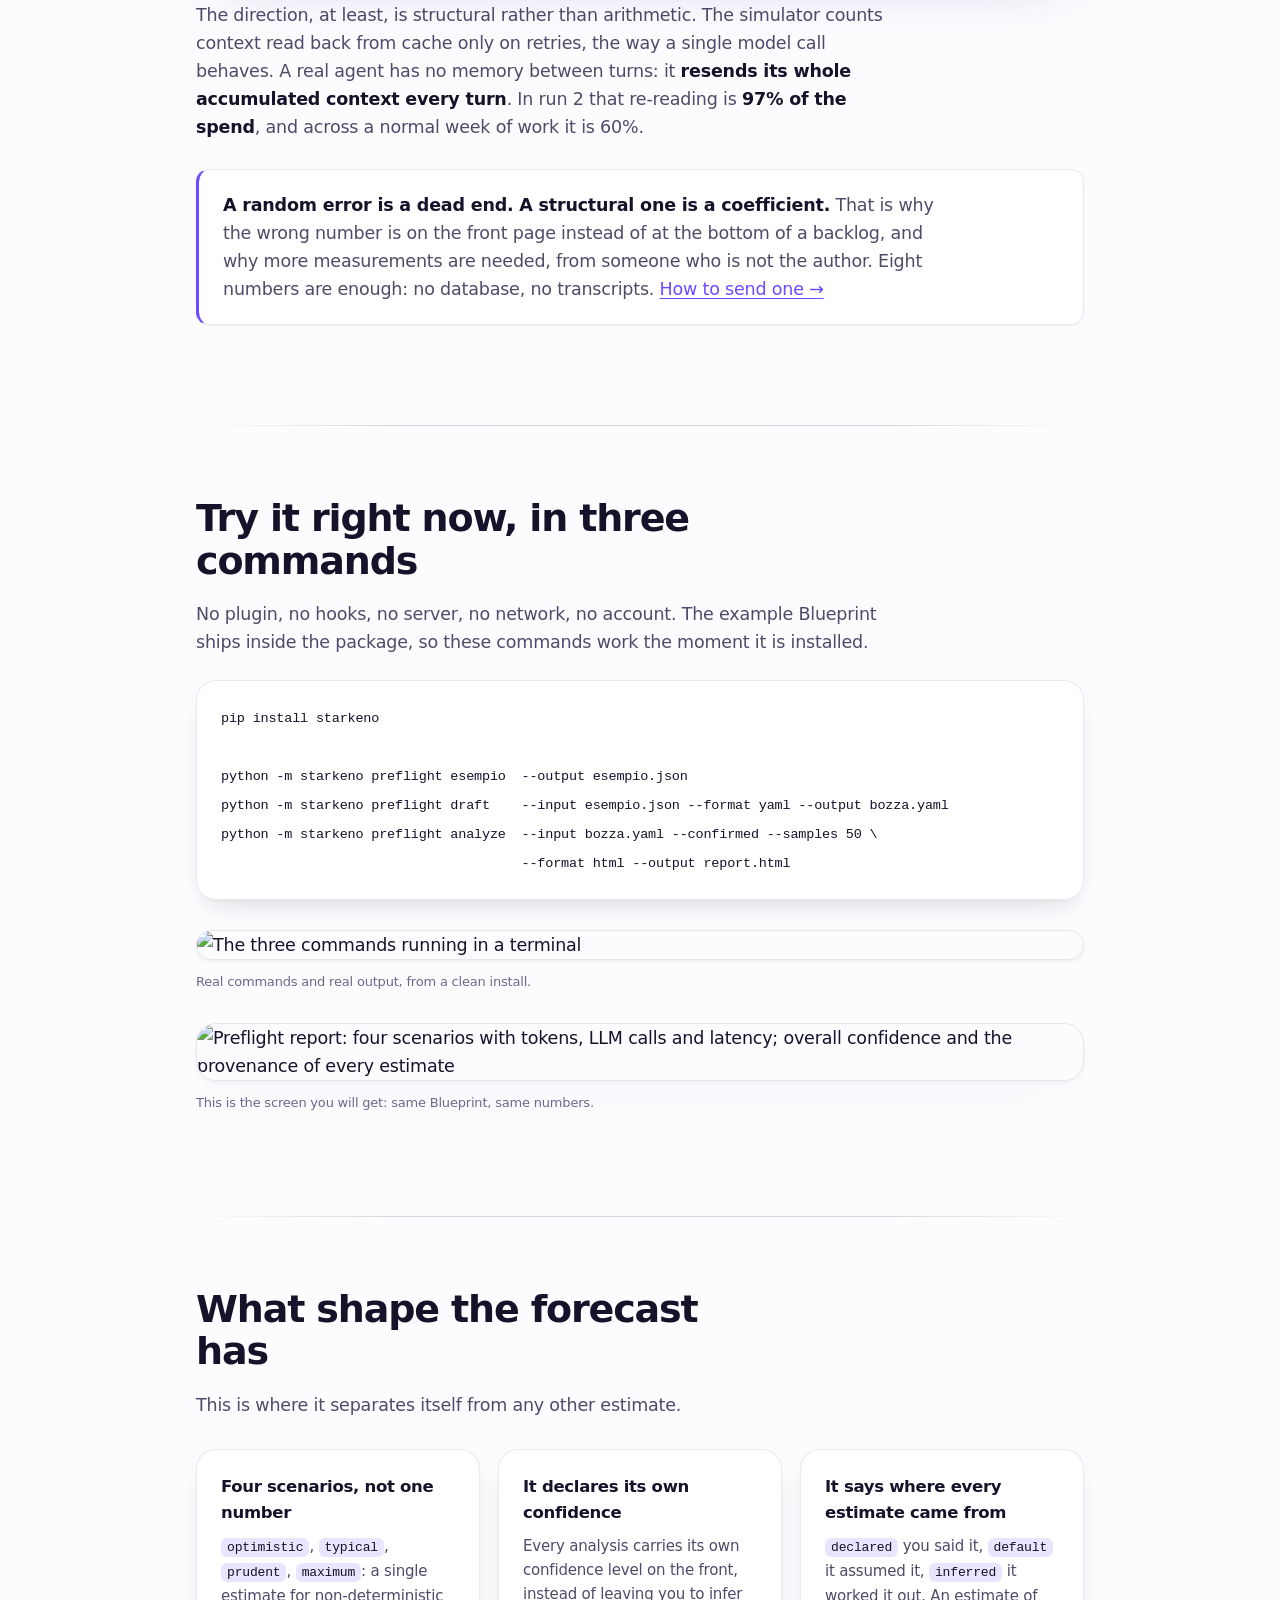
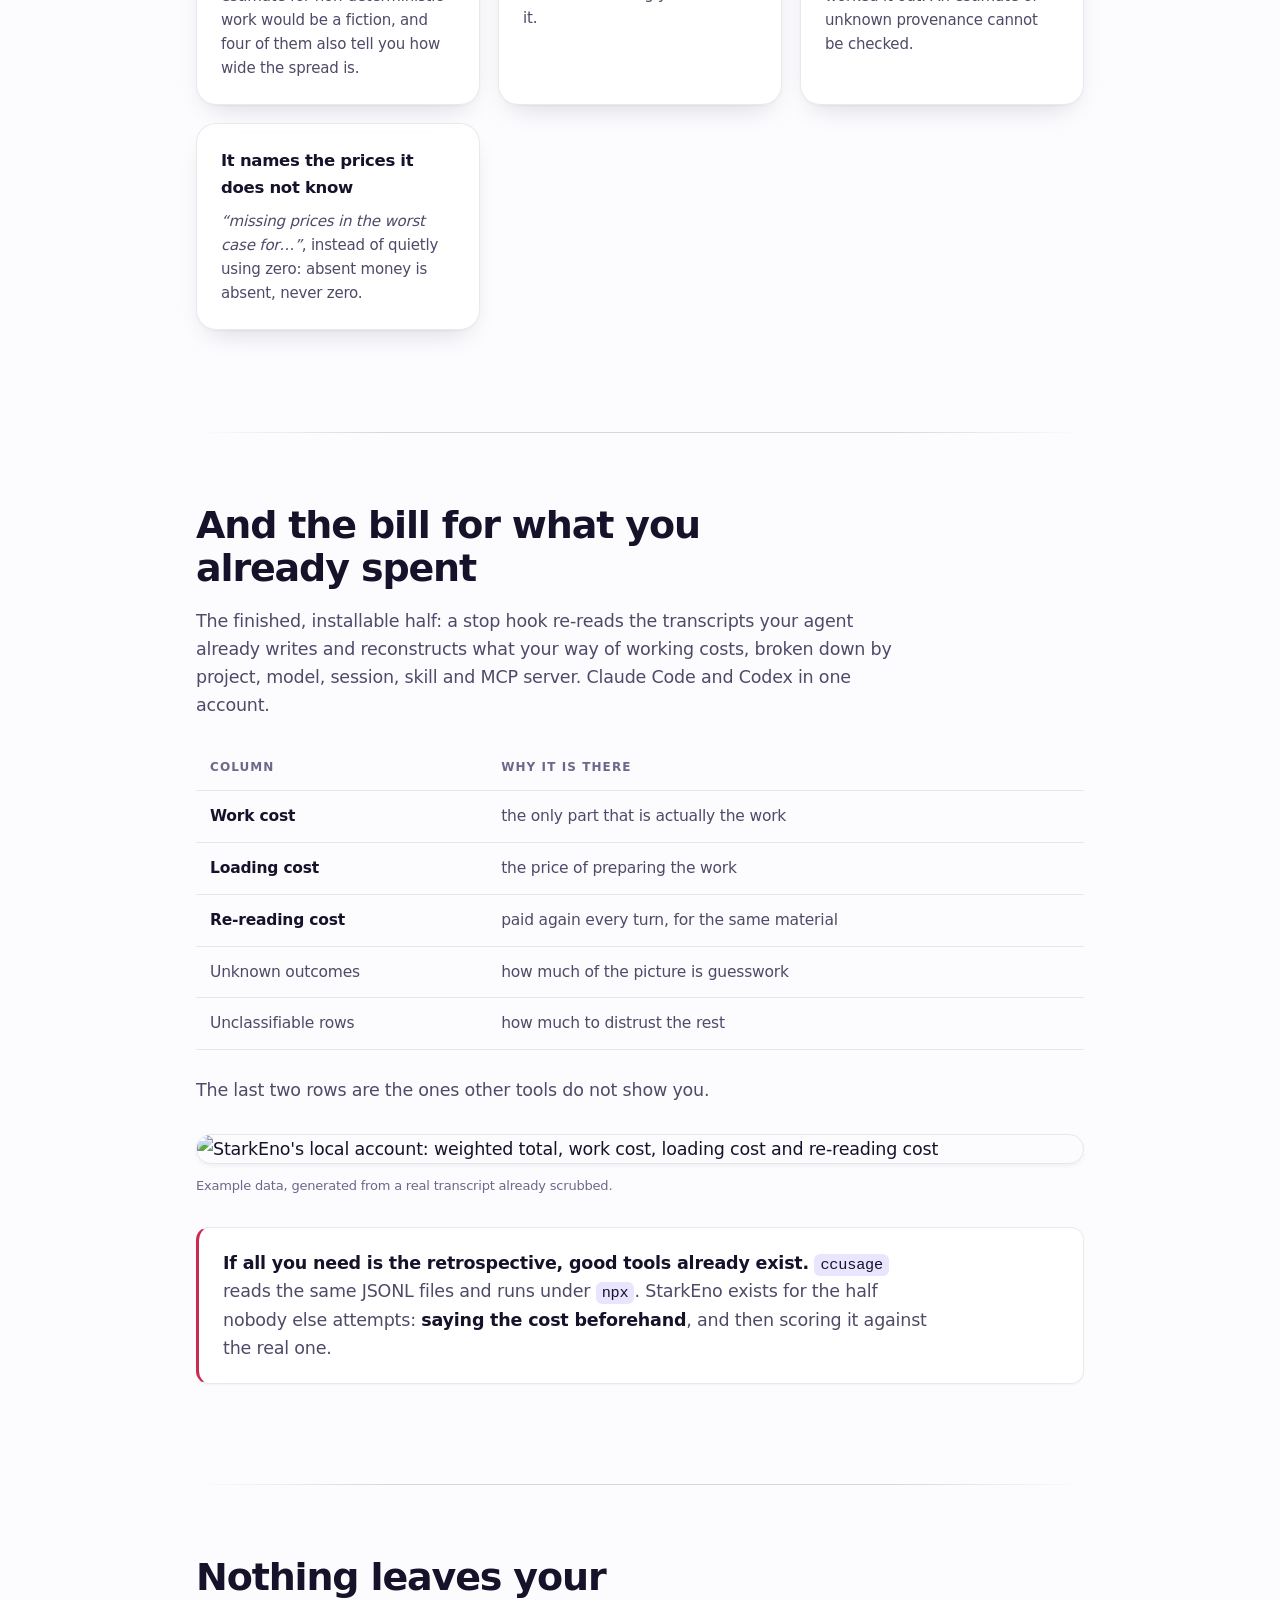
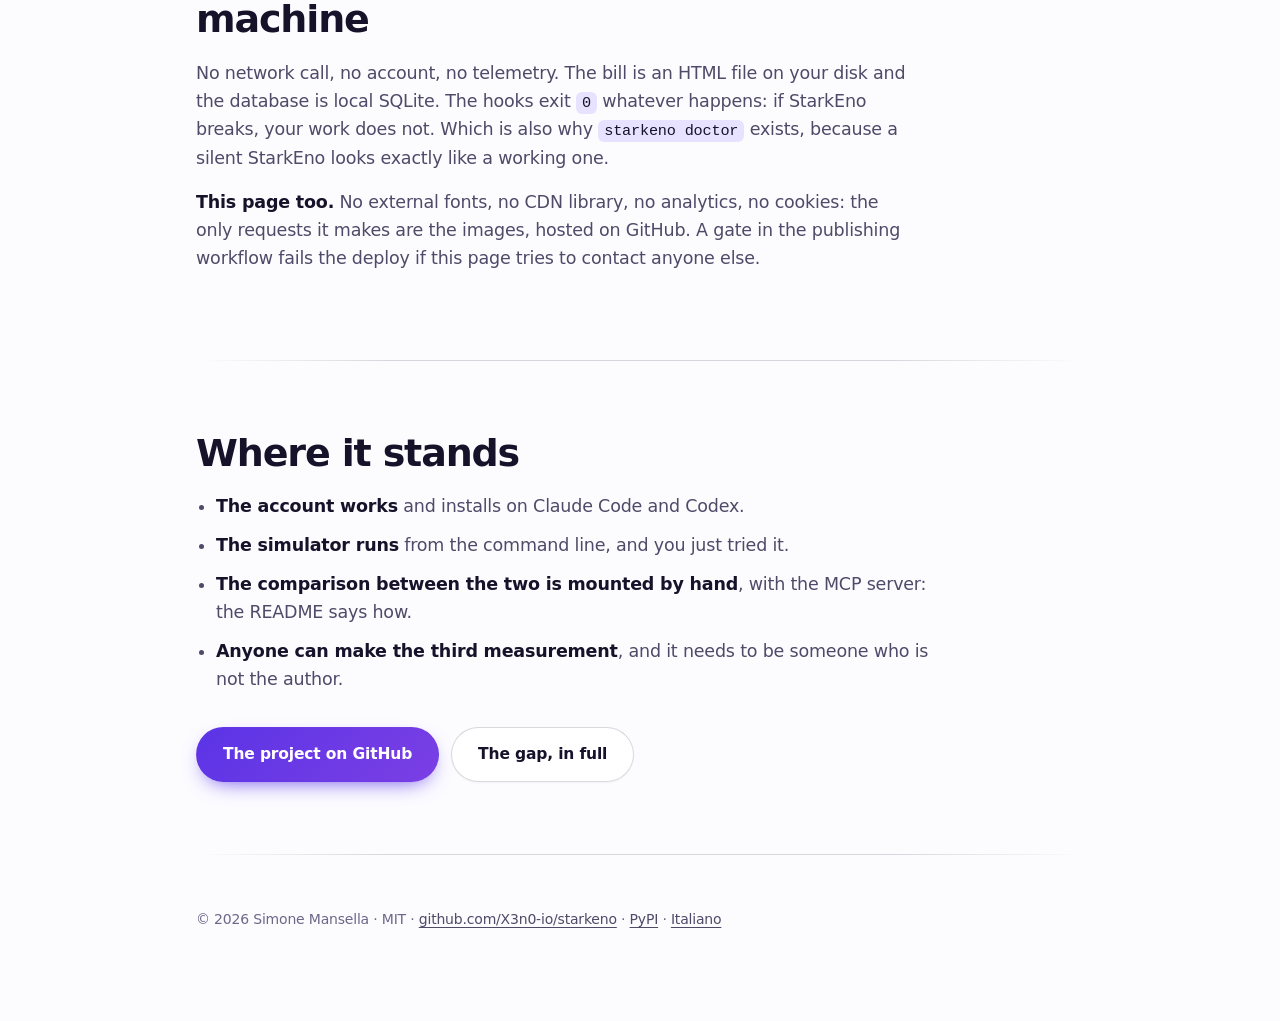
==== commit e89f6942: "feat: il sito prende un aspetto suo, viola e nero spazio Prima era grigio e corretto, cioe' indistin" ====
--- a/sito/en/index.html
+++ b/sito/en/index.html
@@ -10,8 +10,8 @@
 <link rel="alternate" hreflang="en" href="https://x3n0-io.github.io/starkeno/en/">
 <link rel="icon" href="../favicon.svg" type="image/svg+xml">
 <link rel="stylesheet" href="../stile.css">
-<meta name="theme-color" content="#0d0f13" media="(prefers-color-scheme: dark)">
-<meta name="theme-color" content="#fbfaf8" media="(prefers-color-scheme: light)">
+<meta name="theme-color" content="#08060f" media="(prefers-color-scheme: dark)">
+<meta name="theme-color" content="#fcfcff" media="(prefers-color-scheme: light)">
 
 <!-- Preview card for when the link is pasted into a community. The image lives on
      GitHub: no new host, and a visitor asks nothing of anyone else. -->
@@ -43,7 +43,7 @@
   </div>
   <h1>What will this agent run cost, <em>before you start it?</em></h1>
   <p class="sottotitolo">
-    Every other tool answers afterwards. StarkEno answers first — and then scores that
+    Every other tool answers afterwards. StarkEno answers first, then scores its own
     answer against the real run.
   </p>
   <div class="installa">
@@ -93,7 +93,7 @@
         <div class="riga"><span class="et">observed</span><span class="nu">34,303,668</span></div>
         <div class="traccia"><div class="riempi reale" style="width:100%"></div></div>
       </div>
-      <figcaption class="esito"><b>3.1×</b> <span>under — and 44× under the <code>typical</code> scenario</span></figcaption>
+      <figcaption class="esito"><b>3.1×</b> <span>under, and 44× under the <code>typical</code> scenario</span></figcaption>
     </figure>
   </div>
 
@@ -102,8 +102,8 @@
     <p>
       The gap is <strong>not a multiplicative constant</strong>: the fix will not be one
       coefficient, and the work ahead is finding out what it depends on. Two points are
-      enough to rule out the convenient hypothesis, not enough to draw a curve — and the
-      two runs differ in harness, shape, length and retries all at once, so they isolate
+      enough to rule out the convenient hypothesis, not enough to draw a curve. The two
+      runs differ in harness, shape, length and retries all at once, so they isolate
       nothing.
     </p>
   </div>
@@ -121,7 +121,7 @@
     <p>
       <strong>A random error is a dead end. A structural one is a coefficient.</strong>
       That is why the wrong number is on the front page instead of at the bottom of a
-      backlog — and why more measurements are needed, from someone who is not the author.
+      backlog, and why more measurements are needed, from someone who is not the author.
       Eight numbers are enough: no database, no transcripts.
       <a href="https://github.com/X3n0-io/starkeno/blob/main/docs/the-9x-gap.en.md">How to send one →</a>
     </p>
@@ -207,7 +207,7 @@
 
   <div class="nota onesta">
     <p>
-      <strong>If all you need is the retrospective, good tools already exist</strong> —
+      <strong>If all you need is the retrospective, good tools already exist.</strong>
       <code>ccusage</code> reads the same JSONL files and runs under <code>npx</code>.
       StarkEno exists for the half nobody else attempts: <strong>saying the cost
       beforehand</strong>, and then scoring it against the real one.
@@ -220,7 +220,7 @@
   <p>
     No network call, no account, no telemetry. The bill is an HTML file on your disk and
     the database is local SQLite. The hooks exit <code>0</code> whatever happens: if
-    StarkEno breaks, your work does not — which is also why
+    StarkEno breaks, your work does not. Which is also why
     <code>starkeno doctor</code> exists, because a silent StarkEno looks exactly like a
     working one.
   </p>
--- a/sito/stile.css
+++ b/sito/stile.css
@@ -2,274 +2,393 @@
  *
  * Nessuna richiesta a terzi: font di sistema, zero CDN, zero analytics, zero webfont.
  * Un sito che traccia chi lo legge smentirebbe la promessa che il progetto fa a chi lo
- * installa, e il cancello in `.github/workflows/pages.yml` fa fallire il deploy se
- * questa regola viene violata — anche da un `url()` dentro questo file.
+ * installa, e `scripts/verifica_sito.py` fa fallire il deploy se questa regola viene
+ * violata, anche da un `url()` dentro questo file.
  *
- * Due colori portano tutto il significato e non vanno usati per decorare:
- *   --stima  (freddo)  = quello che StarkEno aveva previsto
- *   --reale  (caldo)   = quello che è costato davvero
+ * Tutta la decorazione e' fatta con gradienti: nessuna immagine di sfondo, nessun font
+ * scaricato, nessuno script. Il peso della pagina resta quello del testo.
+ *
+ * Due colori portano il significato e non vanno usati per decorare:
+ *   --stima  (viola)  = quello che StarkEno aveva previsto
+ *   --reale  (caldo)  = quello che e' costato davvero
+ * Il viola e' anche il colore del marchio, quindi la decorazione usa --brand-*, che sono
+ * variabili diverse di proposito: se un giorno il marchio cambia, il grafico non mente.
  */
 
 :root {
-  --fondo:      #fbfaf8;
-  --fondo-alt:  #f4f2ee;
-  --carta:      #ffffff;
-  --bordo:      #e4e0d8;
-  --bordo-net:  #d3cec3;
-  --testo:      #15181e;
-  --tenue:      #4c5462;
-  --debole:     #616a79;   /* 5,3:1 sul fondo chiaro: sotto questo le didascalie non passano AA */
-  --stima:      #2f57b8;
-  --stima-tenue:#dbe3f7;
-  --reale:      #a95c07;
-  --reale-tenue:#f7e6cf;
-  --accento:    #2f57b8;
-  --ombra:      0 1px 2px rgba(20,24,32,.05), 0 8px 24px -12px rgba(20,24,32,.18);
-  --raggio:     14px;
+  color-scheme: light dark;
+
+  --fondo:       #fcfcff;
+  --fondo-alt:   #f4f3fb;
+  --carta:       rgba(255, 255, 255, .78);
+  --carta-piena: #ffffff;
+  --bordo:       rgba(23, 18, 46, .09);
+  --bordo-net:   rgba(23, 18, 46, .16);
+  --testo:       #16122a;
+  --tenue:       #4f4a68;
+  --debole:      #6d6789;
+
+  --stima:       #5b3df5;
+  --stima-2:     #8b6bff;
+  --reale:       #c92a52;
+  --reale-2:     #e8543f;
+
+  --brand:       #6d4aff;
+  --brand-soft:  rgba(109, 74, 255, .14);
+  --brand-2:     #b06cff;
+  --brand-3:     #4ac9ff;
+
+  --ombra-s: 0 1px 2px rgba(23, 18, 46, .04);
+  --ombra-m: 0 1px 2px rgba(23, 18, 46, .04), 0 12px 28px -14px rgba(23, 18, 46, .22);
+  --ombra-l: 0 2px 4px rgba(23, 18, 46, .05), 0 28px 60px -28px rgba(43, 22, 110, .35);
+
+  /* Il bottone pieno non segue il tema: il bianco sopra il viola chiaro scendeva a
+     3,3:1, sotto lo standard AA. Questi due sono fissi e stanno a 5,7:1 e 6,9:1. */
+  --bottone-a: #5b34e6;
+  --bottone-b: #7b3fe4;
+
+  --raggio:   20px;
+  --raggio-s: 13px;
+  --stelle:   transparent;
 }
 
 @media (prefers-color-scheme: dark) {
   :root {
-    --fondo:      #0d0f13;
-    --fondo-alt:  #12151b;
-    --carta:      #14171d;
-    --bordo:      #232833;
-    --bordo-net:  #333a48;
-    --testo:      #f2f4f8;
-    --tenue:      #b3bccb;
-    --debole:     #838e9f;
-    --stima:      #86a9f9;
-    --stima-tenue:#1b2436;
-    --reale:      #f0a95f;
-    --reale-tenue:#2a2115;
-    --accento:    #9dbaff;
-    --ombra:      0 1px 2px rgba(0,0,0,.3), 0 10px 30px -14px rgba(0,0,0,.7);
+    --fondo:       #08060f;
+    --fondo-alt:   #0f0c1c;
+    --carta:       rgba(23, 19, 41, .62);
+    --carta-piena: #15112a;
+    --bordo:       rgba(168, 150, 255, .14);
+    --bordo-net:   rgba(168, 150, 255, .26);
+    --testo:       #f4f2ff;
+    --tenue:       #b9b3d6;
+    --debole:      #8d87ac;
+
+    --stima:       #a78bfa;
+    --stima-2:     #cbb6ff;
+    --reale:       #ff9e64;
+    --reale-2:     #ff6f91;
+
+    --brand:       #9b7bff;
+    --brand-soft:  rgba(155, 123, 255, .18);
+    --brand-2:     #c88bff;
+    --brand-3:     #63d5ff;
+
+    --ombra-s: 0 1px 2px rgba(0, 0, 0, .4);
+    --ombra-m: 0 1px 2px rgba(0, 0, 0, .4), 0 14px 34px -16px rgba(0, 0, 0, .8);
+    --ombra-l: 0 2px 6px rgba(0, 0, 0, .5), 0 34px 70px -30px rgba(0, 0, 0, .9);
+
+    /* Il campo stellare: due griglie di punti sfalsate, disegnate con gradienti. */
+    --stelle: rgba(255, 255, 255, .55);
   }
 }
 
 *, *::before, *::after { margin: 0; padding: 0; box-sizing: border-box; }
 
-html { scroll-behavior: smooth; -webkit-text-size-adjust: 100%; }
+html { -webkit-text-size-adjust: 100%; scroll-behavior: smooth; }
 
 body {
   background: var(--fondo);
   color: var(--testo);
-  line-height: 1.62;
-  font-family: system-ui, -apple-system, BlinkMacSystemFont, "Segoe UI", Roboto,
+  line-height: 1.6;
+  font-family: -apple-system, BlinkMacSystemFont, system-ui, "Segoe UI", Roboto,
                Helvetica, Arial, sans-serif;
-  font-size: 17px;
+  font-size: 17.5px;
+  letter-spacing: -.011em;
   -webkit-font-smoothing: antialiased;
   text-rendering: optimizeLegibility;
 }
 
-.guscio { max-width: 900px; margin: 0 auto; padding: 0 24px; }
-
-a { color: var(--accento); text-decoration-thickness: 1px; text-underline-offset: 2px; }
+/* ---------- il cielo ----------
+   Due strati fissi, quindi non allargano mai il documento e non possono far comparire
+   una barra di scorrimento orizzontale. `fixed` invece di `absolute` e' una scelta, non
+   una scorciatoia: la versione precedente sbordava di proposito e la barra compariva. */
+
+body::before {
+  content: ""; position: fixed; inset: 0; z-index: -2; pointer-events: none;
+  background:
+    radial-gradient(46% 38% at 18% -6%,  var(--brand-soft) 0%, transparent 62%),
+    radial-gradient(38% 32% at 86% 2%,   var(--brand-soft) 0%, transparent 60%),
+    radial-gradient(60% 44% at 50% -12%, var(--brand-soft) 0%, transparent 70%);
+  animation: respira 22s ease-in-out infinite alternate;
+}
+
+body::after {
+  content: ""; position: fixed; inset: 0; z-index: -1; pointer-events: none;
+  opacity: .5;
+  background:
+    radial-gradient(1.1px 1.1px at 12% 18%, var(--stelle) 50%, transparent 51%),
+    radial-gradient(1px 1px   at 34% 62%,  var(--stelle) 50%, transparent 51%),
+    radial-gradient(1.4px 1.4px at 68% 26%, var(--stelle) 50%, transparent 51%),
+    radial-gradient(1px 1px   at 82% 74%,  var(--stelle) 50%, transparent 51%),
+    radial-gradient(1.2px 1.2px at 51% 88%, var(--stelle) 50%, transparent 51%),
+    radial-gradient(1px 1px   at 92% 42%,  var(--stelle) 50%, transparent 51%);
+  background-size: 520px 520px;
+  mask-image: linear-gradient(180deg, #000 0%, transparent 78%);
+}
+
+@keyframes respira {
+  from { transform: translate3d(0, 0, 0) scale(1); }
+  to   { transform: translate3d(0, 22px, 0) scale(1.06); }
+}
+
+.guscio { max-width: 940px; margin: 0 auto; padding: 0 26px; }
+
+a { color: var(--brand); text-decoration-thickness: 1px; text-underline-offset: 3px; }
 a:hover { text-decoration-thickness: 2px; }
 
 /* ---------- barra di lingua ---------- */
 
-.lingua {
-  display: flex; justify-content: flex-end; gap: 6px;
-  padding: 18px 0 0; font-size: 13.5px;
-}
+.lingua { display: flex; justify-content: flex-end; gap: 4px; padding: 20px 0 0; font-size: 13.5px; }
 .lingua a, .lingua span {
-  padding: 4px 10px; border-radius: 999px; text-decoration: none;
-  color: var(--debole); border: 1px solid transparent;
-}
-.lingua .attiva { color: var(--testo); border-color: var(--bordo-net); background: var(--carta); }
+  padding: 5px 13px; border-radius: 999px; text-decoration: none;
+  color: var(--debole); border: 1px solid transparent; transition: color .18s ease;
+}
+.lingua a:hover { color: var(--testo); }
+.lingua .attiva {
+  color: var(--testo); border-color: var(--bordo); background: var(--carta);
+  -webkit-backdrop-filter: blur(14px); backdrop-filter: blur(14px);
+}
 
 /* ---------- testata ---------- */
 
-header { padding: 40px 0 12px; position: relative; }
-
-/* Il bagliore in cima. `fixed` invece di `absolute` di proposito: un elemento fisso non
-   allarga il documento, quindi non puo' far comparire una barra di scorrimento
-   orizzontale su schermi stretti — che e' esattamente quello che faceva prima. */
-body::before {
-  content: ""; position: fixed; top: 0; left: 0; right: 0; height: 520px;
-  background: radial-gradient(52% 100% at 50% 0%, var(--stima-tenue) 0%, transparent 70%);
-  opacity: .8; z-index: -1; pointer-events: none;
-}
+header { padding: 56px 0 20px; }
 
 .marchio {
-  display: inline-flex; align-items: center; gap: 9px;
-  color: var(--debole); font-size: 13px; letter-spacing: .18em;
-  text-transform: uppercase; font-weight: 600; margin-bottom: 26px;
-}
-.marchio .segno { display: inline-flex; flex-direction: column; gap: 3px; }
+  display: inline-flex; align-items: center; gap: 10px;
+  color: var(--debole); font-size: 12.5px; letter-spacing: .2em;
+  text-transform: uppercase; font-weight: 600; margin-bottom: 30px;
+}
+.marchio .segno { display: inline-flex; flex-direction: column; gap: 3.5px; }
 .marchio .segno i { display: block; height: 4px; border-radius: 2px; }
 .marchio .segno i:first-child { width: 10px; background: var(--stima); }
 .marchio .segno i:last-child  { width: 22px; background: var(--reale); }
 
 h1 {
-  font-size: clamp(34px, 6vw, 60px); line-height: 1.08;
-  letter-spacing: -.032em; font-weight: 700; max-width: 19ch;
-}
-h1 em { font-style: normal; color: var(--stima); }
+  font-size: clamp(38px, 6.6vw, 68px); line-height: 1.03;
+  letter-spacing: -.038em; font-weight: 700; max-width: 18ch;
+}
+h1 em {
+  font-style: normal;
+  background: linear-gradient(96deg, var(--brand) 0%, var(--brand-2) 52%, var(--brand-3) 100%);
+  -webkit-background-clip: text; background-clip: text;
+  -webkit-text-fill-color: transparent; color: transparent;
+}
 
 .sottotitolo {
-  margin-top: 22px; font-size: clamp(18px, 2.3vw, 21px);
-  color: var(--tenue); max-width: 58ch;
+  margin-top: 24px; font-size: clamp(18px, 2.2vw, 21.5px);
+  color: var(--tenue); max-width: 56ch; letter-spacing: -.014em;
 }
 
 /* ---------- sezioni e testo ---------- */
 
 h2 {
-  font-size: clamp(24px, 3.4vw, 33px); letter-spacing: -.02em;
-  margin-bottom: 16px; font-weight: 700; max-width: 22ch;
-}
-
-section { padding: 60px 0; border-top: 1px solid var(--bordo); }
-
-p { color: var(--tenue); max-width: 66ch; margin-bottom: 15px; }
-p strong { color: var(--testo); font-weight: 650; }
-
-ul { color: var(--tenue); margin: 0 0 15px 20px; max-width: 66ch; }
-li { margin-bottom: 10px; }
+  font-size: clamp(26px, 3.6vw, 38px); letter-spacing: -.03em;
+  margin-bottom: 18px; font-weight: 700; max-width: 20ch; line-height: 1.12;
+}
+
+section { padding: 72px 0; position: relative; }
+section::before {
+  content: ""; position: absolute; top: 0; left: 0; right: 0; height: 1px;
+  background: linear-gradient(90deg, transparent, var(--bordo-net) 22%, var(--bordo-net) 78%, transparent);
+}
+
+p { color: var(--tenue); max-width: 64ch; margin-bottom: 16px; }
+p strong { color: var(--testo); font-weight: 620; }
+
+ul { color: var(--tenue); margin: 0 0 16px 20px; max-width: 64ch; }
+li { margin-bottom: 11px; }
 li strong { color: var(--testo); }
 
 code {
   font-family: ui-monospace, SFMono-Regular, "SF Mono", Menlo, Consolas, monospace;
-  font-size: .88em;
+  font-size: .87em;
 }
 p code, li code, td code {
-  background: var(--fondo-alt); border: 1px solid var(--bordo);
-  border-radius: 5px; padding: 1px 5px;
+  background: var(--brand-soft); border-radius: 6px; padding: 2px 6px;
+  color: var(--testo);
 }
 
 pre {
   background: var(--carta); border: 1px solid var(--bordo);
-  border-radius: var(--raggio); padding: 20px 22px; overflow-x: auto;
-  margin: 20px 0; box-shadow: var(--ombra);
-}
-pre code { color: var(--testo); line-height: 1.8; font-size: 13.5px; }
-pre .cm { color: var(--debole); }
-
-/* ---------- richiami e bottoni ---------- */
-
-.cta { display: flex; gap: 12px; flex-wrap: wrap; margin-top: 30px; }
+  -webkit-backdrop-filter: blur(18px); backdrop-filter: blur(18px);
+  border-radius: var(--raggio); padding: 22px 24px; overflow-x: auto;
+  margin: 24px 0; box-shadow: var(--ombra-m);
+}
+pre code { color: var(--testo); line-height: 1.85; font-size: 13.5px; }
+
+/* ---------- bottoni e installazione ---------- */
+
+.cta { display: flex; gap: 12px; flex-wrap: wrap; margin-top: 34px; }
 
 .bottone {
-  display: inline-block; padding: 13px 24px; border-radius: 11px;
-  text-decoration: none; font-weight: 620; font-size: 15.5px;
-  border: 1px solid var(--bordo-net); transition: transform .12s ease;
-}
-.bottone:hover { transform: translateY(-1px); text-decoration: none; }
-.primario { background: var(--testo); color: var(--fondo); border-color: var(--testo); }
-.secondario { background: var(--carta); color: var(--testo); box-shadow: var(--ombra); }
+  display: inline-block; padding: 14px 26px; border-radius: 999px;
+  text-decoration: none; font-weight: 600; font-size: 15.5px; letter-spacing: -.01em;
+  border: 1px solid transparent;
+  transition: transform .18s cubic-bezier(.2,.8,.3,1), box-shadow .18s ease;
+}
+.bottone:hover { transform: translateY(-2px); text-decoration: none; }
+.primario {
+  background: linear-gradient(135deg, var(--bottone-a), var(--bottone-b));
+  color: #fff; box-shadow: 0 8px 22px -10px var(--bottone-a);
+}
+.primario:hover { box-shadow: 0 14px 30px -10px var(--bottone-a); }
+.secondario {
+  background: var(--carta); color: var(--testo); border-color: var(--bordo-net);
+  -webkit-backdrop-filter: blur(14px); backdrop-filter: blur(14px);
+  box-shadow: var(--ombra-s);
+}
+.secondario:hover { box-shadow: var(--ombra-m); }
 
 .installa {
-  display: flex; align-items: center; gap: 12px; flex-wrap: wrap;
-  margin-top: 28px; padding: 14px 18px; width: fit-content;
-  background: var(--carta); border: 1px solid var(--bordo);
-  border-radius: 11px; box-shadow: var(--ombra);
-}
-.installa code { font-size: 15px; color: var(--testo); font-weight: 600; }
-.installa .fonte { color: var(--debole); font-size: 13px; }
+  display: flex; align-items: center; gap: 14px; flex-wrap: wrap;
+  margin-top: 32px; padding: 15px 20px; width: fit-content;
+  background: var(--carta); border: 1px solid var(--bordo); border-radius: 999px;
+  -webkit-backdrop-filter: blur(18px); backdrop-filter: blur(18px);
+  box-shadow: var(--ombra-m);
+}
+.installa code { font-size: 15px; color: var(--testo); font-weight: 600; background: none; padding: 0; }
+.installa .fonte { color: var(--debole); font-size: 12.5px; letter-spacing: .01em; }
 
 /* ---------- il confronto: previsto contro osservato ---------- */
 
 .confronti {
-  display: grid; grid-template-columns: repeat(auto-fit, minmax(290px, 1fr));
-  gap: 18px; margin: 30px 0 26px;
+  display: grid; grid-template-columns: repeat(auto-fit, minmax(300px, 1fr));
+  gap: 20px; margin: 34px 0 30px;
 }
 
 .confronto {
   background: var(--carta); border: 1px solid var(--bordo);
-  border-radius: var(--raggio); padding: 20px 22px 18px; box-shadow: var(--ombra);
-}
+  -webkit-backdrop-filter: blur(20px); backdrop-filter: blur(20px);
+  border-radius: var(--raggio); padding: 24px 26px 20px; box-shadow: var(--ombra-l);
+  transition: transform .3s cubic-bezier(.2,.8,.3,1);
+}
+.confronto:hover { transform: translateY(-3px); }
 .confronto .capo {
   display: flex; justify-content: space-between; align-items: baseline;
-  gap: 10px; margin-bottom: 18px;
-}
-.confronto .quale { font-size: 13px; letter-spacing: .1em; text-transform: uppercase;
-                    color: var(--debole); font-weight: 650; }
-.confronto .forma { font-size: 13px; color: var(--debole); text-align: right; }
-
-.barra { display: grid; grid-template-columns: 1fr; gap: 5px; margin-bottom: 14px; }
-.barra .riga { display: flex; justify-content: space-between; align-items: baseline; gap: 10px; }
+  gap: 12px; margin-bottom: 22px;
+}
+.confronto .quale {
+  font-size: 12px; letter-spacing: .13em; text-transform: uppercase;
+  color: var(--brand); font-weight: 700;
+}
+.confronto .forma { font-size: 12.5px; color: var(--debole); text-align: right; line-height: 1.45; }
+
+.barra { display: grid; gap: 7px; margin-bottom: 17px; }
+.barra .riga { display: flex; justify-content: space-between; align-items: baseline; gap: 12px; }
 .barra .et { font-size: 13.5px; color: var(--tenue); }
 .barra .nu {
   font-family: ui-monospace, SFMono-Regular, Menlo, Consolas, monospace;
-  font-size: 14.5px; font-weight: 650; font-variant-numeric: tabular-nums;
-  color: var(--testo);
-}
-.traccia { height: 10px; border-radius: 6px; background: var(--fondo-alt);
-           border: 1px solid var(--bordo); overflow: hidden; }
-.riempi { height: 100%; border-radius: 5px; transform-origin: left center;
-          animation: cresci .9s cubic-bezier(.2,.8,.3,1) both; }
-.riempi.stima { background: var(--stima); }
-.riempi.reale { background: var(--reale); animation-delay: .12s; }
+  font-size: 15px; font-weight: 600; font-variant-numeric: tabular-nums;
+  color: var(--testo); letter-spacing: -.02em;
+}
+.traccia {
+  height: 11px; border-radius: 999px; background: var(--fondo-alt);
+  border: 1px solid var(--bordo); overflow: hidden;
+}
+.riempi {
+  height: 100%; border-radius: 999px; transform-origin: left center;
+  animation: cresci 1.05s cubic-bezier(.2,.85,.25,1) both;
+}
+/* Le due barre restano in due famiglie di colore separate. La versione precedente le
+   faceva sfumare entrambe nel viola del marchio, e a colpo d'occhio finivano uguali:
+   la decorazione stava mangiandosi il significato. */
+.riempi.stima {
+  background: linear-gradient(90deg, var(--stima), var(--stima-2));
+  box-shadow: 0 0 16px -4px var(--stima);
+}
+.riempi.reale {
+  background: linear-gradient(90deg, var(--reale), var(--reale-2));
+  box-shadow: 0 0 16px -4px var(--reale);
+  animation-delay: .14s;
+}
 
 @keyframes cresci { from { transform: scaleX(0); } to { transform: scaleX(1); } }
-@media (prefers-reduced-motion: reduce) {
-  .riempi { animation: none; }
-  .bottone { transition: none; }
-  html { scroll-behavior: auto; }
-}
 
 .confronto .esito {
-  margin-top: 16px; padding-top: 14px; border-top: 1px solid var(--bordo);
-  display: flex; align-items: baseline; gap: 9px;
+  margin-top: 20px; padding-top: 17px; border-top: 1px solid var(--bordo);
+  display: flex; align-items: baseline; gap: 10px; flex-wrap: wrap;
 }
 .confronto .esito b {
-  font-size: 27px; font-weight: 700; color: var(--reale);
-  font-variant-numeric: tabular-nums; letter-spacing: -.02em;
-}
-.confronto .esito span { font-size: 13.5px; color: var(--debole); }
+  font-size: 31px; font-weight: 700; color: var(--reale);
+  font-variant-numeric: tabular-nums; letter-spacing: -.035em;
+}
+.confronto .esito span { font-size: 13px; color: var(--debole); }
 
 .verdetto {
-  background: linear-gradient(180deg, var(--carta), var(--fondo-alt));
+  background:
+    linear-gradient(140deg, var(--brand-soft), transparent 62%),
+    var(--carta);
   border: 1px solid var(--bordo-net); border-radius: var(--raggio);
-  padding: 22px 24px; margin: 26px 0; box-shadow: var(--ombra);
+  -webkit-backdrop-filter: blur(20px); backdrop-filter: blur(20px);
+  padding: 26px 28px; margin: 30px 0; box-shadow: var(--ombra-l);
 }
 .verdetto p:last-child { margin-bottom: 0; }
 .verdetto .titolo {
-  font-size: 19px; font-weight: 700; color: var(--testo);
-  margin-bottom: 8px; letter-spacing: -.01em;
+  font-size: 21px; font-weight: 700; color: var(--testo);
+  margin-bottom: 10px; letter-spacing: -.024em;
 }
 
 /* ---------- schede, tabelle, immagini ---------- */
 
-.schede { display: grid; grid-template-columns: repeat(auto-fit, minmax(240px, 1fr));
-          gap: 16px; margin: 26px 0; }
-.scheda { background: var(--carta); border: 1px solid var(--bordo);
-          border-radius: var(--raggio); padding: 20px; box-shadow: var(--ombra); }
-.scheda h3 { font-size: 16px; font-weight: 680; margin-bottom: 7px; letter-spacing: -.01em; }
+.schede { display: grid; grid-template-columns: repeat(auto-fit, minmax(250px, 1fr)); gap: 18px; margin: 30px 0; }
+.scheda {
+  background: var(--carta); border: 1px solid var(--bordo);
+  -webkit-backdrop-filter: blur(18px); backdrop-filter: blur(18px);
+  border-radius: var(--raggio); padding: 24px; box-shadow: var(--ombra-m);
+  transition: transform .3s cubic-bezier(.2,.8,.3,1);
+}
+.scheda:hover { transform: translateY(-3px); }
+.scheda h3 { font-size: 16.5px; font-weight: 650; margin-bottom: 8px; letter-spacing: -.018em; }
 .scheda p { font-size: 15px; margin-bottom: 0; }
 
-table { width: 100%; border-collapse: collapse; margin: 22px 0; font-size: 15.5px; }
-th, td { text-align: left; padding: 12px 12px; border-bottom: 1px solid var(--bordo); }
-th { color: var(--debole); font-weight: 650; font-size: 12.5px;
-     text-transform: uppercase; letter-spacing: .07em; }
+table { width: 100%; border-collapse: collapse; margin: 26px 0; font-size: 15.5px; }
+th, td { text-align: left; padding: 13px 14px; border-bottom: 1px solid var(--bordo); }
+th { color: var(--debole); font-weight: 650; font-size: 12px; text-transform: uppercase; letter-spacing: .09em; }
 td { color: var(--tenue); }
 td strong { color: var(--testo); }
 
-figure { margin: 26px 0; }
-img { width: 100%; border-radius: var(--raggio); border: 1px solid var(--bordo);
-      display: block; box-shadow: var(--ombra); }
-figcaption { color: var(--debole); font-size: 13.5px; margin-top: 11px; }
+figure { margin: 30px 0; }
+img {
+  width: 100%; border-radius: var(--raggio); border: 1px solid var(--bordo);
+  display: block; box-shadow: var(--ombra-l);
+}
+figcaption { color: var(--debole); font-size: 13px; margin-top: 12px; }
 
 .nota {
   background: var(--carta); border: 1px solid var(--bordo);
-  border-left: 3px solid var(--stima); border-radius: 11px;
-  padding: 19px 22px; margin: 24px 0;
+  -webkit-backdrop-filter: blur(18px); backdrop-filter: blur(18px);
+  border-left: 3px solid var(--brand); border-radius: var(--raggio-s);
+  padding: 21px 24px; margin: 28px 0; box-shadow: var(--ombra-s);
 }
 .nota p:last-child { margin-bottom: 0; }
-
 .onesta { border-left-color: var(--reale); }
 
 footer {
-  padding: 46px 0 76px; border-top: 1px solid var(--bordo);
-  color: var(--debole); font-size: 14.5px;
+  padding: 54px 0 84px; position: relative;
+  color: var(--debole); font-size: 14px;
+}
+footer::before {
+  content: ""; position: absolute; top: 0; left: 0; right: 0; height: 1px;
+  background: linear-gradient(90deg, transparent, var(--bordo-net) 22%, var(--bordo-net) 78%, transparent);
 }
 footer a { color: var(--tenue); }
 footer p { color: var(--debole); }
 
+/* ---------- adattamenti ---------- */
+
 @media (max-width: 560px) {
   body { font-size: 16.5px; }
-  header { padding-top: 26px; }
-  section { padding: 46px 0; }
-  .installa { width: 100%; }
-}
+  header { padding-top: 34px; }
+  section { padding: 54px 0; }
+  .installa { width: 100%; border-radius: var(--raggio-s); }
+  .confronto, .scheda { padding: 20px; }
+}
+
+@media (prefers-reduced-motion: reduce) {
+  html { scroll-behavior: auto; }
+  .riempi { animation: none; }
+  body::before { animation: none; }
+  .bottone, .confronto, .scheda { transition: none; }
+  .bottone:hover, .confronto:hover, .scheda:hover { transform: none; }
+}
